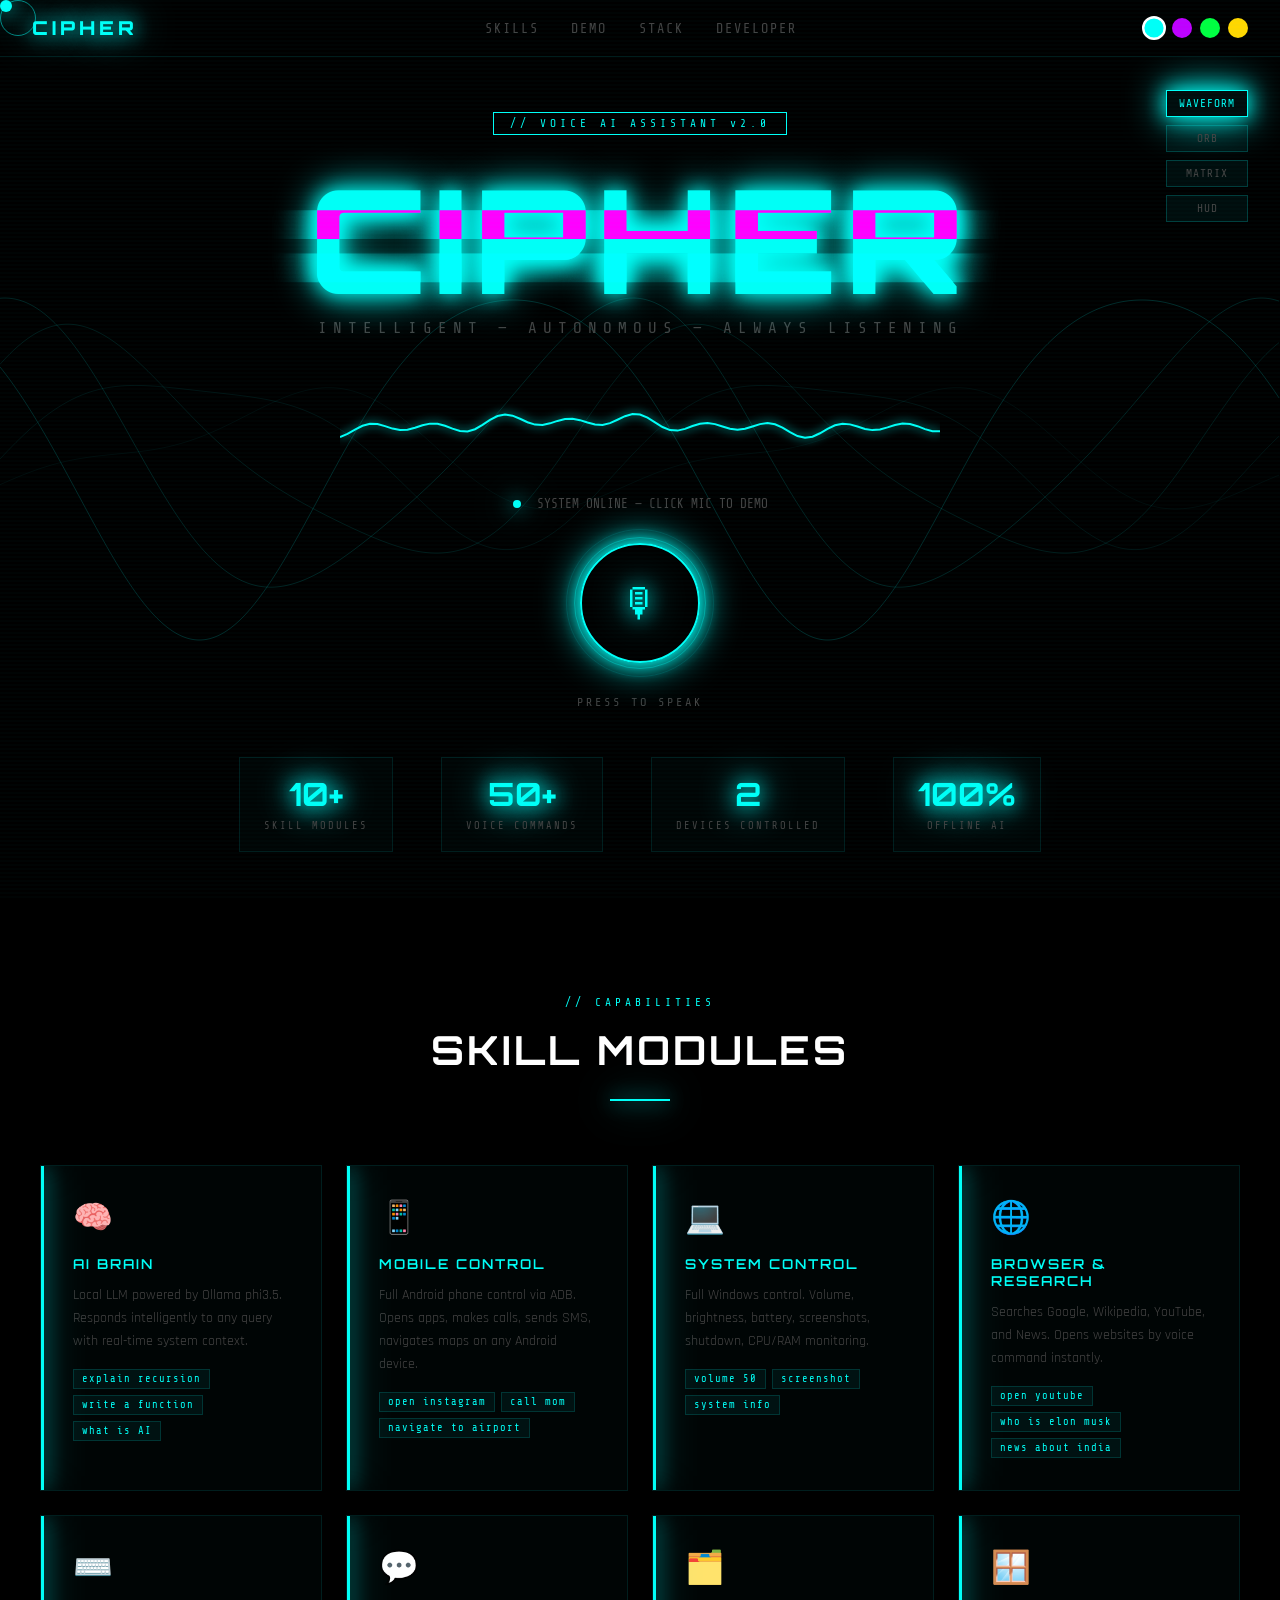
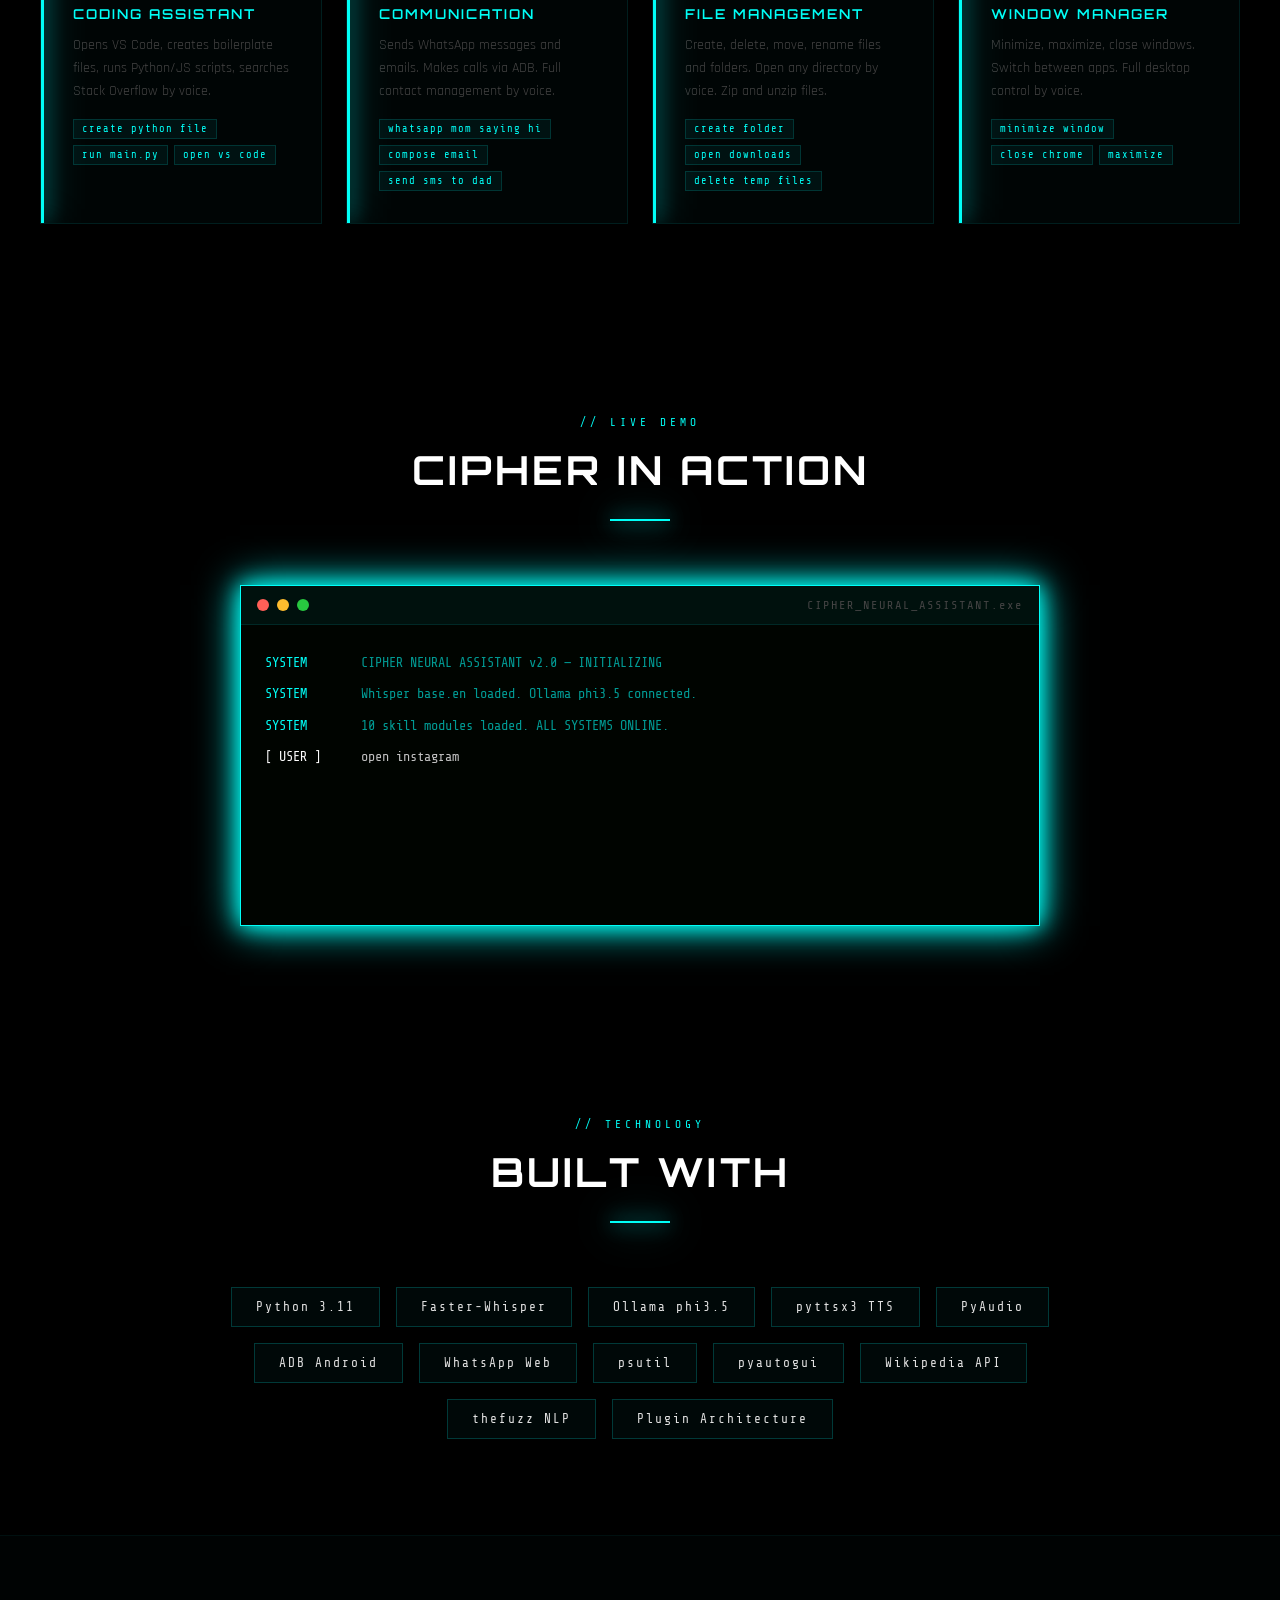
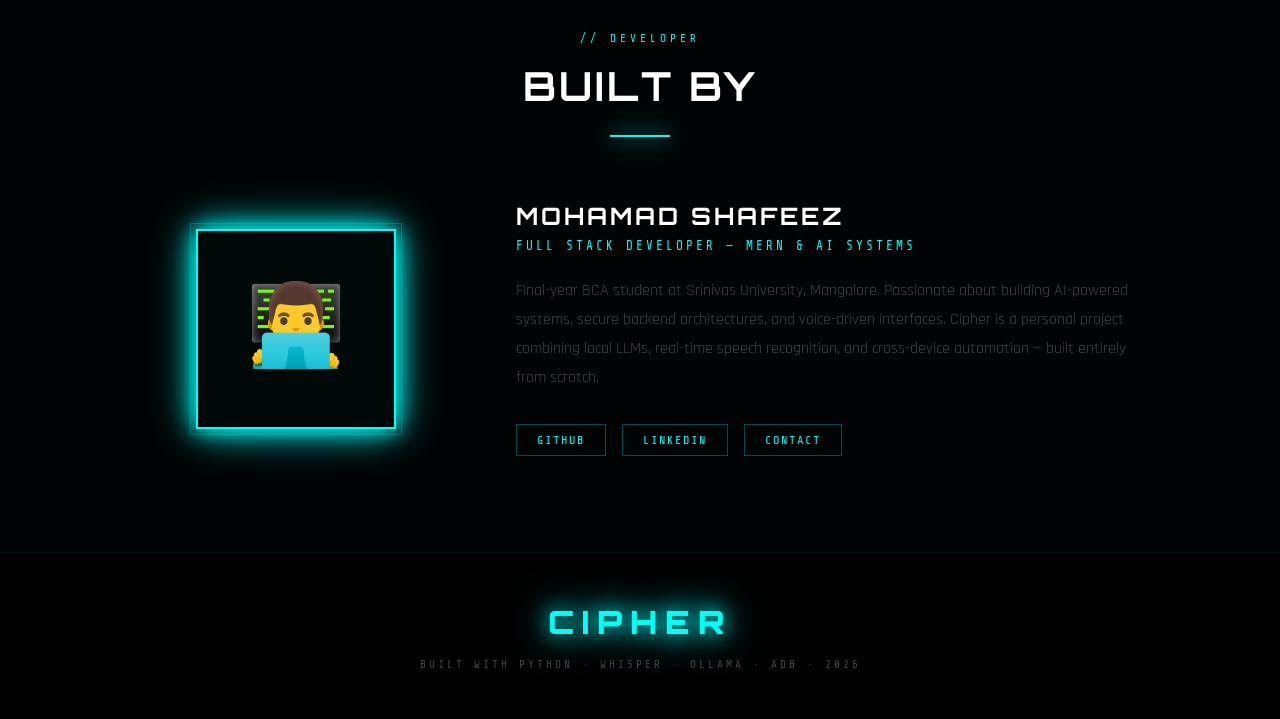
==== web/index.html @ 7316d95e "🚀 Initial commit — Cipher AI Voice Assistant" ====
<!DOCTYPE html>
<html lang="en">
<head>
<meta charset="UTF-8">
<meta name="viewport" content="width=device-width, initial-scale=1.0">
<title>CIPHER — AI Voice Assistant</title>
<link href="https://fonts.googleapis.com/css2?family=Share+Tech+Mono&family=Rajdhani:wght@300;400;500;600;700&family=Orbitron:wght@400;500;600;700;800;900&display=swap" rel="stylesheet">
<style>
:root{--bg:#000;--surface:#0a0a0a;--accent:#00fff7;--accent2:#ff00ff;--text:#e0e0e0;--muted:#444;--glow:0 0 20px var(--accent),0 0 40px var(--accent)}
[data-theme="purple"]{--accent:#bf00ff;--accent2:#00cfff;--glow:0 0 20px #bf00ff,0 0 40px #bf00ff}
[data-theme="green"]{--accent:#00ff41;--accent2:#ff6b00;--glow:0 0 20px #00ff41,0 0 40px #00ff41}
[data-theme="gold"]{--accent:#ffd700;--accent2:#ff4444;--glow:0 0 20px #ffd700,0 0 40px #ffd700}
[data-theme="cyan"]{--accent:#00fff7;--accent2:#ff00ff;--glow:0 0 20px #00fff7,0 0 40px #00fff7}
*,*::before,*::after{box-sizing:border-box;margin:0;padding:0}
html{scroll-behavior:smooth}
body{background:var(--bg);color:var(--text);font-family:'Rajdhani',sans-serif;overflow-x:hidden;cursor:none}
.cursor{width:12px;height:12px;background:var(--accent);border-radius:50%;position:fixed;pointer-events:none;z-index:9999;transition:transform .1s;box-shadow:var(--glow)}
.cursor-ring{width:36px;height:36px;border:1px solid var(--accent);border-radius:50%;position:fixed;pointer-events:none;z-index:9998;transition:all .15s ease;opacity:.5}
body::before{content:'';position:fixed;inset:0;background:repeating-linear-gradient(0deg,transparent,transparent 2px,rgba(0,255,247,.015) 2px,rgba(0,255,247,.015) 4px);pointer-events:none;z-index:1000;animation:scanlines 8s linear infinite}
@keyframes scanlines{from{background-position:0 0}to{background-position:0 100px}}
nav{position:fixed;top:0;left:0;right:0;z-index:100;padding:1rem 2rem;display:flex;justify-content:space-between;align-items:center;border-bottom:1px solid rgba(0,255,247,.1);backdrop-filter:blur(10px);background:rgba(0,0,0,.8)}
.nav-logo{font-family:'Orbitron',monospace;font-size:1.2rem;font-weight:900;color:var(--accent);text-shadow:var(--glow);letter-spacing:4px}
.nav-links{display:flex;gap:2rem;list-style:none}
.nav-links a{color:var(--muted);text-decoration:none;font-size:.85rem;letter-spacing:2px;text-transform:uppercase;transition:color .3s;font-family:'Share Tech Mono',monospace}
.nav-links a:hover{color:var(--accent);text-shadow:var(--glow)}
.theme-switcher{display:flex;gap:8px;align-items:center}
.theme-btn{width:20px;height:20px;border-radius:50%;border:2px solid transparent;cursor:pointer;transition:all .3s}
.theme-btn:hover,.theme-btn.active{border-color:white;transform:scale(1.2)}
.theme-btn[data-theme="cyan"]{background:#00fff7}
.theme-btn[data-theme="purple"]{background:#bf00ff}
.theme-btn[data-theme="green"]{background:#00ff41}
.theme-btn[data-theme="gold"]{background:#ffd700}
#hero{min-height:100vh;display:flex;flex-direction:column;align-items:center;justify-content:center;position:relative;overflow:hidden;padding:6rem 2rem 2rem}
.style-selector{position:absolute;top:90px;right:2rem;display:flex;flex-direction:column;gap:8px;z-index:10}
.style-btn{background:rgba(0,255,247,.05);border:1px solid rgba(0,255,247,.2);color:var(--muted);padding:6px 12px;font-family:'Share Tech Mono',monospace;font-size:.7rem;cursor:pointer;transition:all .3s;letter-spacing:1px}
.style-btn:hover,.style-btn.active{border-color:var(--accent);color:var(--accent);box-shadow:var(--glow)}
#visual-canvas{position:absolute;inset:0;z-index:0}
.hero-content{position:relative;z-index:2;text-align:center}
.hero-badge{display:inline-block;border:1px solid var(--accent);color:var(--accent);font-family:'Share Tech Mono',monospace;font-size:.7rem;padding:4px 16px;letter-spacing:4px;margin-bottom:2rem;animation:pulse-border 2s infinite}
@keyframes pulse-border{0%,100%{box-shadow:0 0 5px var(--accent)}50%{box-shadow:var(--glow)}}
.hero-title{font-family:'Orbitron',monospace;font-size:clamp(4rem,12vw,9rem);font-weight:900;color:var(--accent);text-shadow:var(--glow);letter-spacing:8px;line-height:1;animation:flicker 6s infinite;margin-bottom:.5rem;position:relative}
@keyframes flicker{0%,95%,100%{opacity:1}96%{opacity:.7}97%{opacity:1}98%{opacity:.4}99%{opacity:1}}
.glitch::before,.glitch::after{content:attr(data-text);position:absolute;top:0;left:0;width:100%;height:100%;font-family:inherit;font-size:inherit;font-weight:inherit;letter-spacing:inherit}
.glitch::before{color:var(--accent2);animation:glitch1 4s infinite;clip-path:polygon(0 30%,100% 30%,100% 50%,0 50%)}
.glitch::after{color:#0ff;animation:glitch2 4s infinite;clip-path:polygon(0 60%,100% 60%,100% 80%,0 80%)}
@keyframes glitch1{0%,90%,100%{transform:translate(0)}92%{transform:translate(-3px,1px)}94%{transform:translate(3px,-1px)}}
@keyframes glitch2{0%,90%,100%{transform:translate(0)}91%{transform:translate(3px,1px)}93%{transform:translate(-3px,-1px)}}
.hero-subtitle{font-family:'Share Tech Mono',monospace;font-size:clamp(.8rem,2vw,1rem);color:var(--muted);letter-spacing:6px;text-transform:uppercase;margin-bottom:3rem}
#waveform-container{width:min(600px,90vw);height:80px;margin:2rem auto;position:relative}
#waveform{width:100%;height:100%}
.status-bar{display:flex;align-items:center;gap:1rem;justify-content:center;margin:1rem 0 2rem;font-family:'Share Tech Mono',monospace;font-size:.8rem;color:var(--muted)}
.status-dot{width:8px;height:8px;border-radius:50%;background:var(--accent);animation:blink 1.5s infinite;box-shadow:var(--glow)}
@keyframes blink{0%,100%{opacity:1}50%{opacity:.2}}
.speak-btn{position:relative;width:120px;height:120px;border-radius:50%;border:2px solid var(--accent);background:transparent;cursor:pointer;display:flex;align-items:center;justify-content:center;margin:0 auto 2rem;transition:all .3s;box-shadow:var(--glow)}
.speak-btn::before{content:'';position:absolute;inset:-8px;border-radius:50%;border:1px solid rgba(0,255,247,.3);animation:orbit 3s linear infinite}
.speak-btn::after{content:'';position:absolute;inset:-16px;border-radius:50%;border:1px solid rgba(0,255,247,.1);animation:orbit 5s linear infinite reverse}
@keyframes orbit{from{transform:rotate(0deg)}to{transform:rotate(360deg)}}
.speak-btn:hover{transform:scale(1.05);box-shadow:0 0 40px var(--accent),0 0 80px var(--accent)}
.speak-btn.listening{animation:pulse-btn .5s infinite alternate}
@keyframes pulse-btn{from{transform:scale(1)}to{transform:scale(1.1)}}
.mic-icon{font-size:2.5rem;color:var(--accent);text-shadow:var(--glow)}
.speak-label{font-family:'Share Tech Mono',monospace;font-size:.75rem;color:var(--muted);letter-spacing:3px;text-transform:uppercase}
.hero-stats{display:flex;gap:3rem;justify-content:center;margin-top:3rem;flex-wrap:wrap}
.stat{text-align:center;border:1px solid rgba(0,255,247,.1);padding:1rem 1.5rem;background:rgba(0,255,247,.02)}
.stat-num{font-family:'Orbitron',monospace;font-size:2rem;font-weight:700;color:var(--accent);text-shadow:var(--glow);display:block}
.stat-label{font-family:'Share Tech Mono',monospace;font-size:.65rem;color:var(--muted);letter-spacing:2px;text-transform:uppercase}
section{padding:6rem 2rem;position:relative}
.section-header{text-align:center;margin-bottom:4rem}
.section-tag{font-family:'Share Tech Mono',monospace;font-size:.7rem;color:var(--accent);letter-spacing:4px;text-transform:uppercase;margin-bottom:1rem;display:block}
.section-title{font-family:'Orbitron',monospace;font-size:clamp(1.5rem,4vw,2.5rem);font-weight:700;color:white;letter-spacing:3px}
.section-line{width:60px;height:2px;background:var(--accent);box-shadow:var(--glow);margin:1.5rem auto 0}
.skills-grid{display:grid;grid-template-columns:repeat(auto-fit,minmax(280px,1fr));gap:1.5rem;max-width:1200px;margin:0 auto}
.skill-card{border:1px solid rgba(0,255,247,.1);background:rgba(0,255,247,.02);padding:2rem;position:relative;overflow:hidden;transition:all .3s;cursor:default}
.skill-card::before{content:'';position:absolute;top:0;left:0;width:3px;height:100%;background:var(--accent);box-shadow:var(--glow)}
.skill-card:hover{border-color:var(--accent);transform:translateY(-4px);box-shadow:0 8px 30px rgba(0,255,247,.1)}
.skill-icon{font-size:2rem;margin-bottom:1rem;display:block}
.skill-name{font-family:'Orbitron',monospace;font-size:.85rem;font-weight:600;color:var(--accent);letter-spacing:2px;text-transform:uppercase;margin-bottom:.75rem}
.skill-desc{font-size:.9rem;color:var(--muted);line-height:1.6;margin-bottom:1rem}
.skill-commands{display:flex;flex-wrap:wrap;gap:6px}
.cmd-tag{font-family:'Share Tech Mono',monospace;font-size:.65rem;background:rgba(0,255,247,.05);border:1px solid rgba(0,255,247,.15);color:var(--accent);padding:3px 8px;letter-spacing:1px}
#terminal{background:rgba(0,5,0,.9);border:1px solid var(--accent);box-shadow:var(--glow);max-width:800px;margin:0 auto;font-family:'Share Tech Mono',monospace;overflow:hidden}
.terminal-bar{background:rgba(0,255,247,.05);padding:.75rem 1rem;display:flex;align-items:center;gap:8px;border-bottom:1px solid rgba(0,255,247,.1)}
.terminal-dot{width:12px;height:12px;border-radius:50%}
.t-red{background:#ff5f57}.t-yellow{background:#febc2e}.t-green{background:#28c840}
.terminal-title{margin-left:auto;font-size:.75rem;color:var(--muted);letter-spacing:2px}
.terminal-body{padding:1.5rem;min-height:300px;font-size:.85rem;line-height:2}
.t-line{display:flex;gap:1rem;align-items:flex-start;margin-bottom:4px}
.t-prefix{color:var(--accent);min-width:80px}
.t-text{color:#c0c0c0}
.t-text.response{color:var(--accent2)}
.t-text.system{color:var(--accent);opacity:.6}
.tech-grid{display:flex;flex-wrap:wrap;gap:1rem;justify-content:center;max-width:900px;margin:0 auto}
.tech-badge{border:1px solid rgba(0,255,247,.2);background:rgba(0,255,247,.03);padding:.75rem 1.5rem;font-family:'Share Tech Mono',monospace;font-size:.8rem;color:var(--text);letter-spacing:2px;transition:all .3s;position:relative;overflow:hidden}
.tech-badge::before{content:'';position:absolute;top:0;left:-100%;width:100%;height:100%;background:linear-gradient(90deg,transparent,rgba(0,255,247,.1),transparent);transition:left .5s}
.tech-badge:hover{border-color:var(--accent);color:var(--accent)}
.tech-badge:hover::before{left:100%}
#about{background:rgba(0,255,247,.01);border-top:1px solid rgba(0,255,247,.05);border-bottom:1px solid rgba(0,255,247,.05)}
.about-grid{display:grid;grid-template-columns:1fr 2fr;gap:4rem;max-width:1000px;margin:0 auto;align-items:center}
@media(max-width:768px){.about-grid{grid-template-columns:1fr}.nav-links{display:none}}
.about-avatar{width:200px;height:200px;border:2px solid var(--accent);box-shadow:var(--glow);display:flex;align-items:center;justify-content:center;font-size:5rem;margin:0 auto;position:relative;background:rgba(0,255,247,.02)}
.about-avatar::before{content:'';position:absolute;inset:-8px;border:1px solid rgba(0,255,247,.2);animation:spin 8s linear infinite}
@keyframes spin{from{transform:rotate(0deg)}to{transform:rotate(360deg)}}
.about-name{font-family:'Orbitron',monospace;font-size:1.5rem;font-weight:700;color:white;letter-spacing:3px;margin-bottom:.5rem}
.about-role{font-family:'Share Tech Mono',monospace;font-size:.8rem;color:var(--accent);letter-spacing:3px;text-transform:uppercase;margin-bottom:1.5rem}
.about-bio{color:var(--muted);line-height:1.8;margin-bottom:2rem;font-size:1rem}
.about-links{display:flex;gap:1rem;flex-wrap:wrap}
.about-link{border:1px solid rgba(0,255,247,.3);color:var(--accent);text-decoration:none;padding:8px 20px;font-family:'Share Tech Mono',monospace;font-size:.75rem;letter-spacing:2px;transition:all .3s;text-transform:uppercase}
.about-link:hover{background:var(--accent);color:black;box-shadow:var(--glow)}
footer{padding:3rem 2rem;text-align:center;border-top:1px solid rgba(0,255,247,.05)}
.footer-logo{font-family:'Orbitron',monospace;font-size:2rem;font-weight:900;color:var(--accent);text-shadow:var(--glow);letter-spacing:8px;margin-bottom:1rem}
.footer-text{font-family:'Share Tech Mono',monospace;font-size:.7rem;color:var(--muted);letter-spacing:3px}
.reveal{opacity:0;transform:translateY(30px);transition:all .8s ease}
.reveal.visible{opacity:1;transform:translateY(0)}
</style>
</head>
<body data-theme="cyan">
<div class="cursor" id="cursor"></div>
<div class="cursor-ring" id="cursor-ring"></div>
<nav>
  <div class="nav-logo">CIPHER</div>
  <ul class="nav-links">
    <li><a href="#skills">Skills</a></li>
    <li><a href="#demo">Demo</a></li>
    <li><a href="#tech">Stack</a></li>
    <li><a href="#about">Developer</a></li>
  </ul>
  <div class="theme-switcher">
    <button class="theme-btn active" data-theme="cyan" title="Cyan"></button>
    <button class="theme-btn" data-theme="purple" title="Purple"></button>
    <button class="theme-btn" data-theme="green" title="Matrix"></button>
    <button class="theme-btn" data-theme="gold" title="Gold"></button>
  </div>
</nav>
<section id="hero">
  <canvas id="visual-canvas"></canvas>
  <div class="style-selector">
    <button class="style-btn active" data-style="waveform">WAVEFORM</button>
    <button class="style-btn" data-style="orb">ORB</button>
    <button class="style-btn" data-style="matrix">MATRIX</button>
    <button class="style-btn" data-style="hud">HUD</button>
  </div>
  <div class="hero-content">
    <div class="hero-badge">// VOICE AI ASSISTANT v2.0</div>
    <h1 class="hero-title glitch" data-text="CIPHER">CIPHER</h1>
    <p class="hero-subtitle">INTELLIGENT — AUTONOMOUS — ALWAYS LISTENING</p>
    <div id="waveform-container"><canvas id="waveform"></canvas></div>
    <div class="status-bar">
      <div class="status-dot"></div>
      <span id="status-text">SYSTEM ONLINE — CLICK MIC TO DEMO</span>
    </div>
    <button class="speak-btn" id="speak-btn" onclick="toggleListen()">
      <span class="mic-icon">🎙</span>
    </button>
    <p class="speak-label" id="speak-label">PRESS TO SPEAK</p>
    <div class="hero-stats">
      <div class="stat"><span class="stat-num">10+</span><span class="stat-label">Skill Modules</span></div>
      <div class="stat"><span class="stat-num">50+</span><span class="stat-label">Voice Commands</span></div>
      <div class="stat"><span class="stat-num">2</span><span class="stat-label">Devices Controlled</span></div>
      <div class="stat"><span class="stat-num">100%</span><span class="stat-label">Offline AI</span></div>
    </div>
  </div>
</section>
<section id="skills">
  <div class="section-header reveal">
    <span class="section-tag">// CAPABILITIES</span>
    <h2 class="section-title">SKILL MODULES</h2>
    <div class="section-line"></div>
  </div>
  <div class="skills-grid">
    <div class="skill-card reveal"><span class="skill-icon">🧠</span><div class="skill-name">AI Brain</div><div class="skill-desc">Local LLM powered by Ollama phi3.5. Responds intelligently to any query with real-time system context.</div><div class="skill-commands"><span class="cmd-tag">explain recursion</span><span class="cmd-tag">write a function</span><span class="cmd-tag">what is AI</span></div></div>
    <div class="skill-card reveal"><span class="skill-icon">📱</span><div class="skill-name">Mobile Control</div><div class="skill-desc">Full Android phone control via ADB. Opens apps, makes calls, sends SMS, navigates maps on any Android device.</div><div class="skill-commands"><span class="cmd-tag">open instagram</span><span class="cmd-tag">call mom</span><span class="cmd-tag">navigate to airport</span></div></div>
    <div class="skill-card reveal"><span class="skill-icon">💻</span><div class="skill-name">System Control</div><div class="skill-desc">Full Windows control. Volume, brightness, battery, screenshots, shutdown, CPU/RAM monitoring.</div><div class="skill-commands"><span class="cmd-tag">volume 50</span><span class="cmd-tag">screenshot</span><span class="cmd-tag">system info</span></div></div>
    <div class="skill-card reveal"><span class="skill-icon">🌐</span><div class="skill-name">Browser & Research</div><div class="skill-desc">Searches Google, Wikipedia, YouTube, and News. Opens websites by voice command instantly.</div><div class="skill-commands"><span class="cmd-tag">open youtube</span><span class="cmd-tag">who is elon musk</span><span class="cmd-tag">news about india</span></div></div>
    <div class="skill-card reveal"><span class="skill-icon">⌨️</span><div class="skill-name">Coding Assistant</div><div class="skill-desc">Opens VS Code, creates boilerplate files, runs Python/JS scripts, searches Stack Overflow by voice.</div><div class="skill-commands"><span class="cmd-tag">create python file</span><span class="cmd-tag">run main.py</span><span class="cmd-tag">open vs code</span></div></div>
    <div class="skill-card reveal"><span class="skill-icon">💬</span><div class="skill-name">Communication</div><div class="skill-desc">Sends WhatsApp messages and emails. Makes calls via ADB. Full contact management by voice.</div><div class="skill-commands"><span class="cmd-tag">whatsapp mom saying hi</span><span class="cmd-tag">compose email</span><span class="cmd-tag">send sms to dad</span></div></div>
    <div class="skill-card reveal"><span class="skill-icon">🗂️</span><div class="skill-name">File Management</div><div class="skill-desc">Create, delete, move, rename files and folders. Open any directory by voice. Zip and unzip files.</div><div class="skill-commands"><span class="cmd-tag">create folder</span><span class="cmd-tag">open downloads</span><span class="cmd-tag">delete temp files</span></div></div>
    <div class="skill-card reveal"><span class="skill-icon">🪟</span><div class="skill-name">Window Manager</div><div class="skill-desc">Minimize, maximize, close windows. Switch between apps. Full desktop control by voice.</div><div class="skill-commands"><span class="cmd-tag">minimize window</span><span class="cmd-tag">close chrome</span><span class="cmd-tag">maximize</span></div></div>
  </div>
</section>
<section id="demo">
  <div class="section-header reveal">
    <span class="section-tag">// LIVE DEMO</span>
    <h2 class="section-title">CIPHER IN ACTION</h2>
    <div class="section-line"></div>
  </div>
  <div id="terminal" class="reveal">
    <div class="terminal-bar">
      <div class="terminal-dot t-red"></div>
      <div class="terminal-dot t-yellow"></div>
      <div class="terminal-dot t-green"></div>
      <span class="terminal-title">CIPHER_NEURAL_ASSISTANT.exe</span>
    </div>
    <div class="terminal-body" id="terminal-body"></div>
  </div>
</section>
<section id="tech">
  <div class="section-header reveal">
    <span class="section-tag">// TECHNOLOGY</span>
    <h2 class="section-title">BUILT WITH</h2>
    <div class="section-line"></div>
  </div>
  <div class="tech-grid reveal">
    <div class="tech-badge">Python 3.11</div><div class="tech-badge">Faster-Whisper</div>
    <div class="tech-badge">Ollama phi3.5</div><div class="tech-badge">pyttsx3 TTS</div>
    <div class="tech-badge">PyAudio</div><div class="tech-badge">ADB Android</div>
    <div class="tech-badge">WhatsApp Web</div><div class="tech-badge">psutil</div>
    <div class="tech-badge">pyautogui</div><div class="tech-badge">Wikipedia API</div>
    <div class="tech-badge">thefuzz NLP</div><div class="tech-badge">Plugin Architecture</div>
  </div>
</section>
<section id="about">
  <div class="section-header reveal">
    <span class="section-tag">// DEVELOPER</span>
    <h2 class="section-title">BUILT BY</h2>
    <div class="section-line"></div>
  </div>
  <div class="about-grid">
    <div class="reveal"><div class="about-avatar">👨‍💻</div></div>
    <div class="reveal">
      <div class="about-name">MOHAMAD SHAFEEZ</div>
      <div class="about-role">Full Stack Developer — MERN & AI Systems</div>
      <p class="about-bio">Final-year BCA student at Srinivas University, Mangalore. Passionate about building AI-powered systems, secure backend architectures, and voice-driven interfaces. Cipher is a personal project combining local LLMs, real-time speech recognition, and cross-device automation — built entirely from scratch.</p>
      <div class="about-links">
        <a href="https://github.com/mohamad-shafeez" target="_blank" class="about-link">GitHub</a>
        <a href="https://linkedin.com/in/mohamad-shafeez" target="_blank" class="about-link">LinkedIn</a>
        <a href="mailto:shafeezchappi18@gmail.com" class="about-link">Contact</a>
      </div>
    </div>
  </div>
</section>
<footer>
  <div class="footer-logo">CIPHER</div>
  <p class="footer-text">BUILT WITH PYTHON · WHISPER · OLLAMA · ADB · 2026</p>
</footer>
<script>
const cursor=document.getElementById('cursor'),cursorRing=document.getElementById('cursor-ring');
document.addEventListener('mousemove',e=>{cursor.style.left=e.clientX-6+'px';cursor.style.top=e.clientY-6+'px';cursorRing.style.left=e.clientX-18+'px';cursorRing.style.top=e.clientY-18+'px'});
document.querySelectorAll('.theme-btn').forEach(btn=>{btn.addEventListener('click',()=>{document.body.setAttribute('data-theme',btn.dataset.theme);document.querySelectorAll('.theme-btn').forEach(b=>b.classList.remove('active'));btn.classList.add('active')})});
const observer=new IntersectionObserver(entries=>{entries.forEach(e=>{if(e.isIntersecting)e.target.classList.add('visible')})},{threshold:.1});
document.querySelectorAll('.reveal').forEach(el=>observer.observe(el));
const waveCanvas=document.getElementById('waveform'),wCtx=waveCanvas.getContext('2d');
let wavePhase=0,isListening=false;
function drawWaveform(){
  waveCanvas.width=waveCanvas.offsetWidth;waveCanvas.height=waveCanvas.offsetHeight;
  const w=waveCanvas.width,h=waveCanvas.height;
  wCtx.clearRect(0,0,w,h);
  const accent=getComputedStyle(document.body).getPropertyValue('--accent').trim();
  wCtx.strokeStyle=accent;wCtx.lineWidth=2;wCtx.shadowColor=accent;wCtx.shadowBlur=10;
  wCtx.beginPath();
  for(let i=0;i<=80;i++){
    const x=(i/80)*w;
    const amp=isListening?(Math.random()*.8+.2):(Math.sin(i*.3+wavePhase)*.3+.1);
    const y=h/2+Math.sin(i*.4+wavePhase)*(h*.4)*amp;
    i===0?wCtx.moveTo(x,y):wCtx.lineTo(x,y);
  }
  wCtx.stroke();wavePhase+=isListening?.15:.03;
  requestAnimationFrame(drawWaveform);
}
drawWaveform();
const canvas=document.getElementById('visual-canvas'),ctx=canvas.getContext('2d');
let currentStyle='waveform';
const particles=Array.from({length:100},()=>({x:Math.random()*window.innerWidth,y:Math.random()*window.innerHeight,vx:(Math.random()-.5)*.5,vy:(Math.random()-.5)*.5,size:Math.random()*2+.5,opacity:Math.random()}));
const matrixCols=Math.floor(window.innerWidth/16);
const matrixChars=Array.from({length:matrixCols},(_,i)=>({x:i*16,y:Math.random()*window.innerHeight,speed:Math.random()*3+1}));
function resizeCanvas(){canvas.width=window.innerWidth;canvas.height=window.innerHeight}
resizeCanvas();window.addEventListener('resize',resizeCanvas);
function getAccent(){return getComputedStyle(document.body).getPropertyValue('--accent').trim()||'#00fff7'}
function drawBg(){
  const accent=getAccent();ctx.clearRect(0,0,canvas.width,canvas.height);
  if(currentStyle==='waveform'){
    for(let w=0;w<5;w++){ctx.beginPath();ctx.strokeStyle=accent;ctx.globalAlpha=.05+w*.03;ctx.lineWidth=1;for(let x=0;x<canvas.width;x++){const y=canvas.height/2+Math.sin(x*.01+wavePhase+w)*(50+w*30)+Math.sin(x*.02-wavePhase*1.3)*20;x===0?ctx.moveTo(x,y):ctx.lineTo(x,y)}ctx.stroke()}ctx.globalAlpha=1;
  }else if(currentStyle==='orb'){
    const cx=canvas.width/2,cy=canvas.height/2,grad=ctx.createRadialGradient(cx,cy,0,cx,cy,300);
    grad.addColorStop(0,accent+'30');grad.addColorStop(.5,accent+'10');grad.addColorStop(1,'transparent');
    ctx.fillStyle=grad;ctx.beginPath();ctx.arc(cx,cy,300,0,Math.PI*2);ctx.fill();
    particles.forEach(p=>{p.x+=p.vx;p.y+=p.vy;if(p.x<0||p.x>canvas.width)p.vx*=-1;if(p.y<0||p.y>canvas.height)p.vy*=-1;ctx.beginPath();ctx.arc(p.x,p.y,p.size,0,Math.PI*2);ctx.fillStyle=accent;ctx.globalAlpha=p.opacity*.5;ctx.fill()});ctx.globalAlpha=1;
  }else if(currentStyle==='matrix'){
    ctx.fillStyle='rgba(0,0,0,0.05)';ctx.fillRect(0,0,canvas.width,canvas.height);
    ctx.fillStyle=accent;ctx.font='14px Share Tech Mono';ctx.globalAlpha=.3;
    matrixChars.forEach(col=>{ctx.fillText(String.fromCharCode(0x30A0+Math.random()*96),col.x,col.y);col.y+=col.speed;if(col.y>canvas.height)col.y=-20});ctx.globalAlpha=1;
  }else if(currentStyle==='hud'){
    ctx.strokeStyle=accent;ctx.globalAlpha=.05;ctx.lineWidth=1;
    for(let x=0;x<canvas.width;x+=60){ctx.beginPath();ctx.moveTo(x,0);ctx.lineTo(x,canvas.height);ctx.stroke()}
    for(let y=0;y<canvas.height;y+=60){ctx.beginPath();ctx.moveTo(0,y);ctx.lineTo(canvas.width,y);ctx.stroke()}
    ctx.globalAlpha=.2;ctx.lineWidth=2;
    [[50,50],[canvas.width-50,50],[50,canvas.height-50],[canvas.width-50,canvas.height-50]].forEach(([x,y])=>{ctx.beginPath();ctx.moveTo(x-20,y);ctx.lineTo(x,y);ctx.lineTo(x,y-20);ctx.moveTo(x+20,y);ctx.lineTo(x,y);ctx.lineTo(x,y+20);ctx.stroke()});ctx.globalAlpha=1;
  }
  requestAnimationFrame(drawBg);
}
drawBg();
document.querySelectorAll('.style-btn').forEach(btn=>{btn.addEventListener('click',()=>{currentStyle=btn.dataset.style;document.querySelectorAll('.style-btn').forEach(b=>b.classList.remove('active'));btn.classList.add('active');if(currentStyle==='matrix'){ctx.fillStyle='#000';ctx.fillRect(0,0,canvas.width,canvas.height)}})});
function toggleListen(){
  const btn=document.getElementById('speak-btn'),label=document.getElementById('speak-label'),status=document.getElementById('status-text');
  isListening=!isListening;
  if(isListening){btn.classList.add('listening');label.textContent='CIPHER LISTENING...';status.textContent='>> VOICE DETECTED — PROCESSING COMMAND';setTimeout(()=>{isListening=false;btn.classList.remove('listening');label.textContent='PRESS TO SPEAK';status.textContent='SYSTEM ONLINE — CLICK MIC TO DEMO'},3000)}
  else{btn.classList.remove('listening');label.textContent='PRESS TO SPEAK';status.textContent='SYSTEM ONLINE — CLICK MIC TO DEMO'}
}
const termLines=[
  {prefix:'SYSTEM',text:'CIPHER NEURAL ASSISTANT v2.0 — INITIALIZING',type:'system'},
  {prefix:'SYSTEM',text:'Whisper base.en loaded. Ollama phi3.5 connected.',type:'system'},
  {prefix:'SYSTEM',text:'10 skill modules loaded. ALL SYSTEMS ONLINE.',type:'system'},
  {prefix:'[ USER ]',text:'open instagram',type:'user'},
  {prefix:'CIPHER',text:'Opening instagram on your phone.',type:'response'},
  {prefix:'[ USER ]',text:'battery',type:'user'},
  {prefix:'CIPHER',text:'Battery is at 81% and charging.',type:'response'},
  {prefix:'[ USER ]',text:'what is machine learning',type:'user'},
  {prefix:'CIPHER',text:'Machine learning enables AI to learn patterns from data without explicit programming.',type:'response'},
  {prefix:'[ USER ]',text:'system info',type:'user'},
  {prefix:'CIPHER',text:'CPU 48% · RAM 80% used · Disk 5% used.',type:'response'},
  {prefix:'[ USER ]',text:'open youtube',type:'user'},
  {prefix:'CIPHER',text:'Opening YouTube in browser.',type:'response'},
  {prefix:'[ USER ]',text:'navigate to bangalore airport',type:'user'},
  {prefix:'CIPHER',text:'Navigating to bangalore airport on your phone.',type:'response'},
];
const termBody=document.getElementById('terminal-body');
let lineIndex=0;
function addLine(){
  if(lineIndex>=termLines.length){lineIndex=3;termBody.innerHTML=''}
  const line=termLines[lineIndex++];
  const div=document.createElement('div');div.className='t-line';
  const c=line.type==='response'?'var(--accent2)':line.type==='system'?'var(--accent)':'#fff';
  div.innerHTML=`<span class="t-prefix" style="color:${c}">${line.prefix}</span><span class="t-text ${line.type}">${line.text}</span>`;
  termBody.appendChild(div);termBody.scrollTop=termBody.scrollHeight;
  setTimeout(addLine,line.type==='system'?400:1200);
}
setTimeout(addLine,1000);
</script>
</body>
</html>
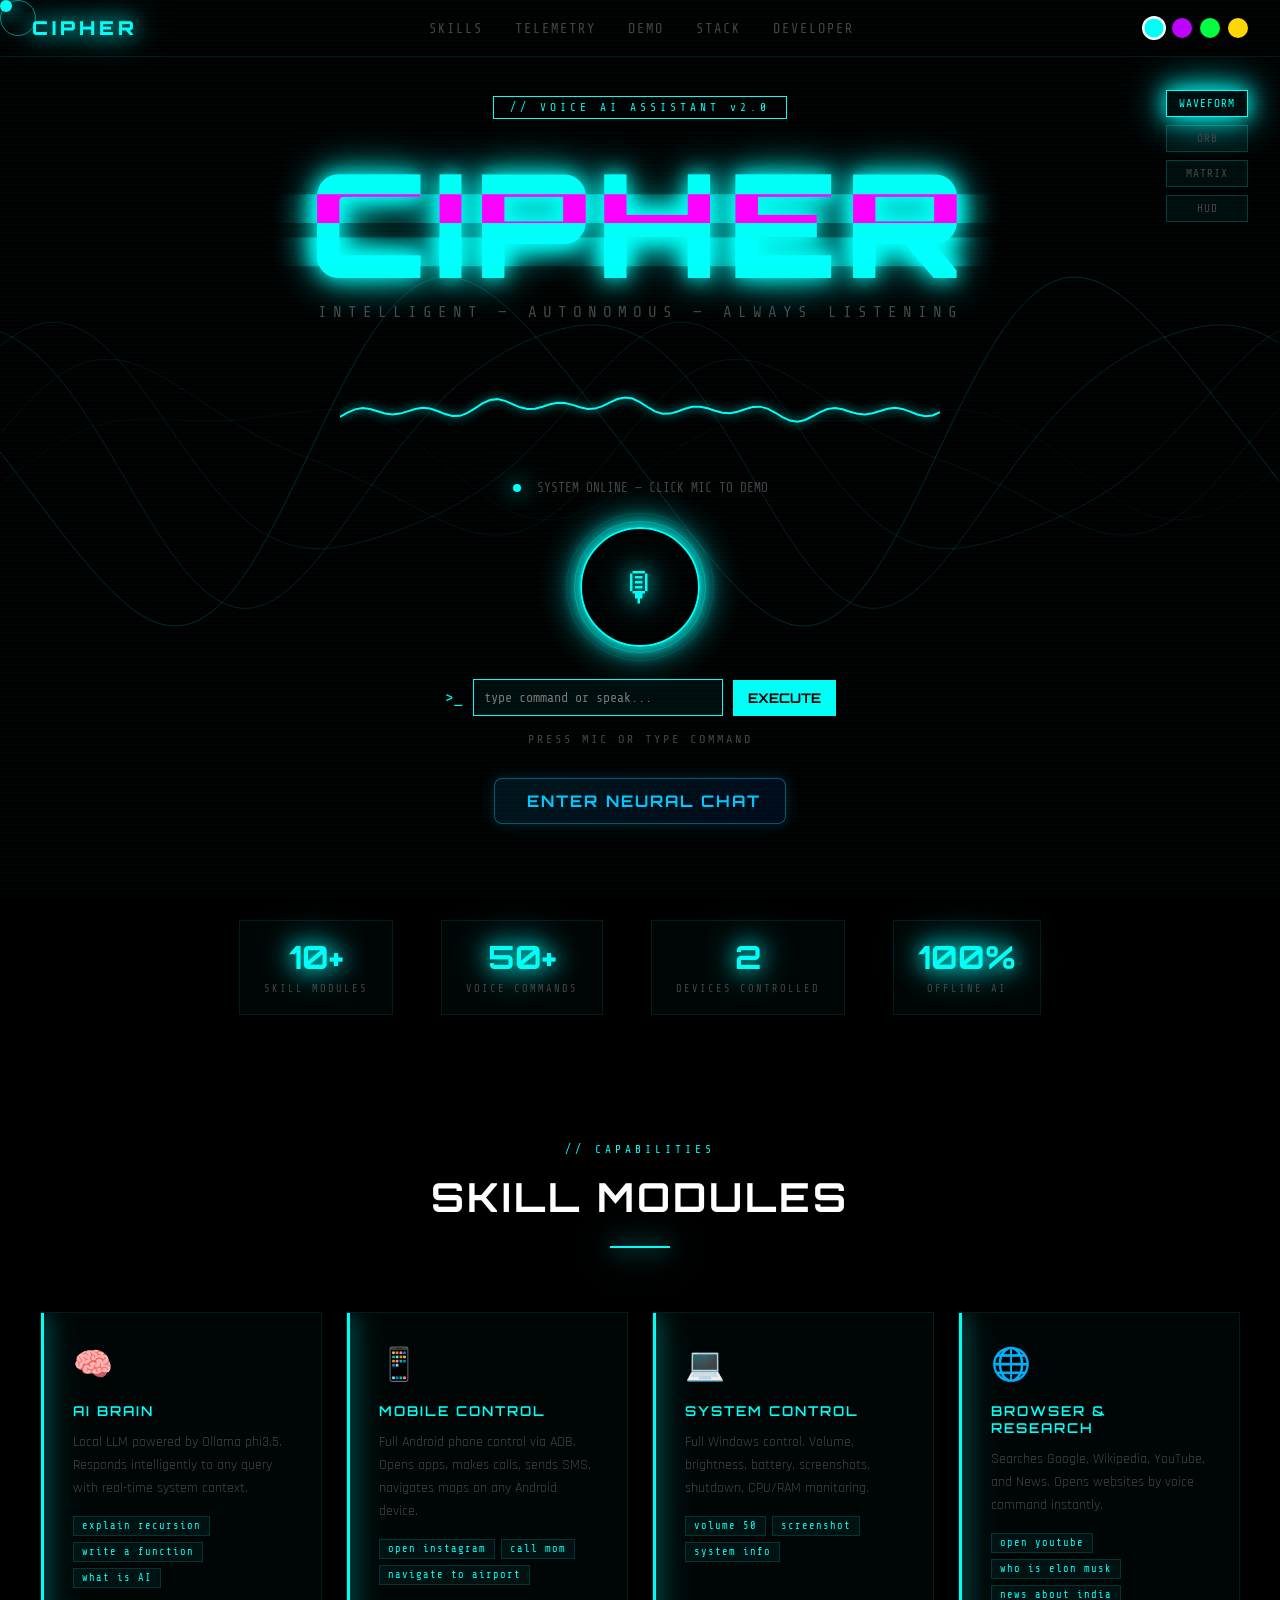
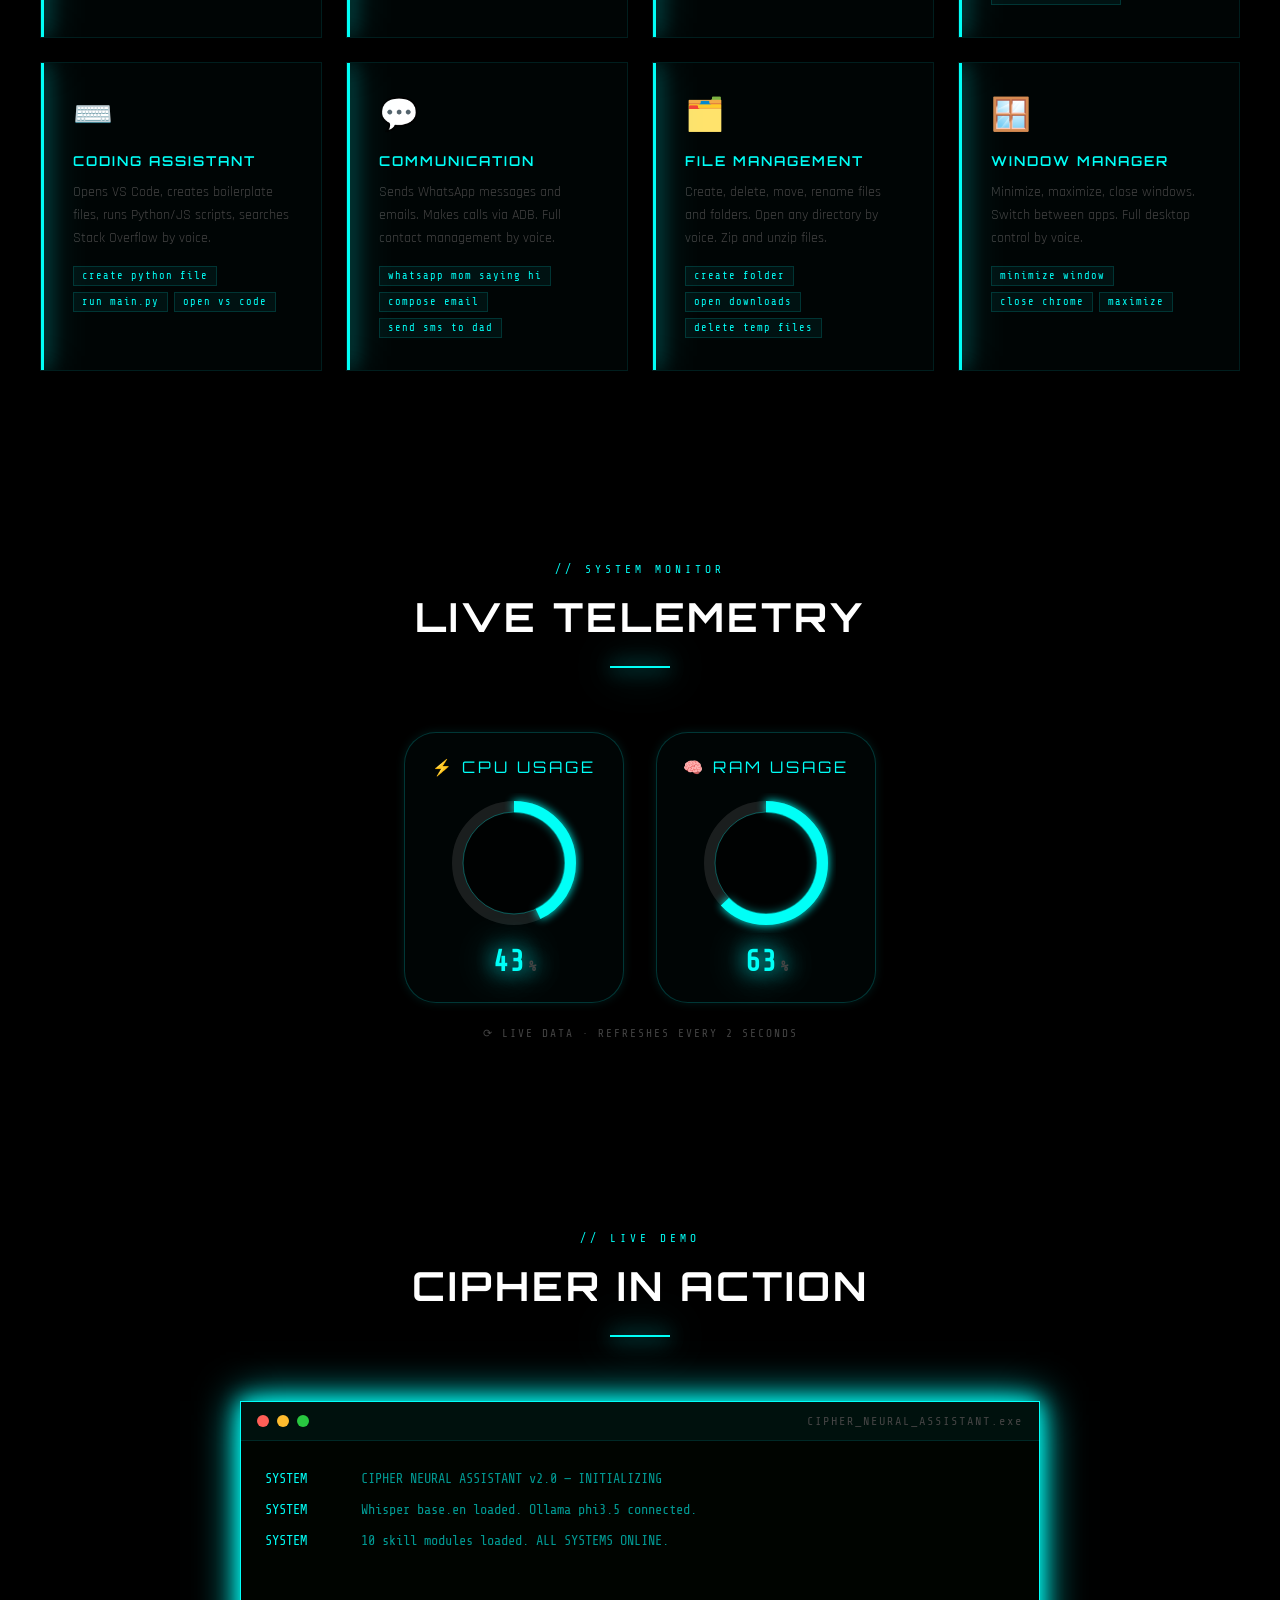
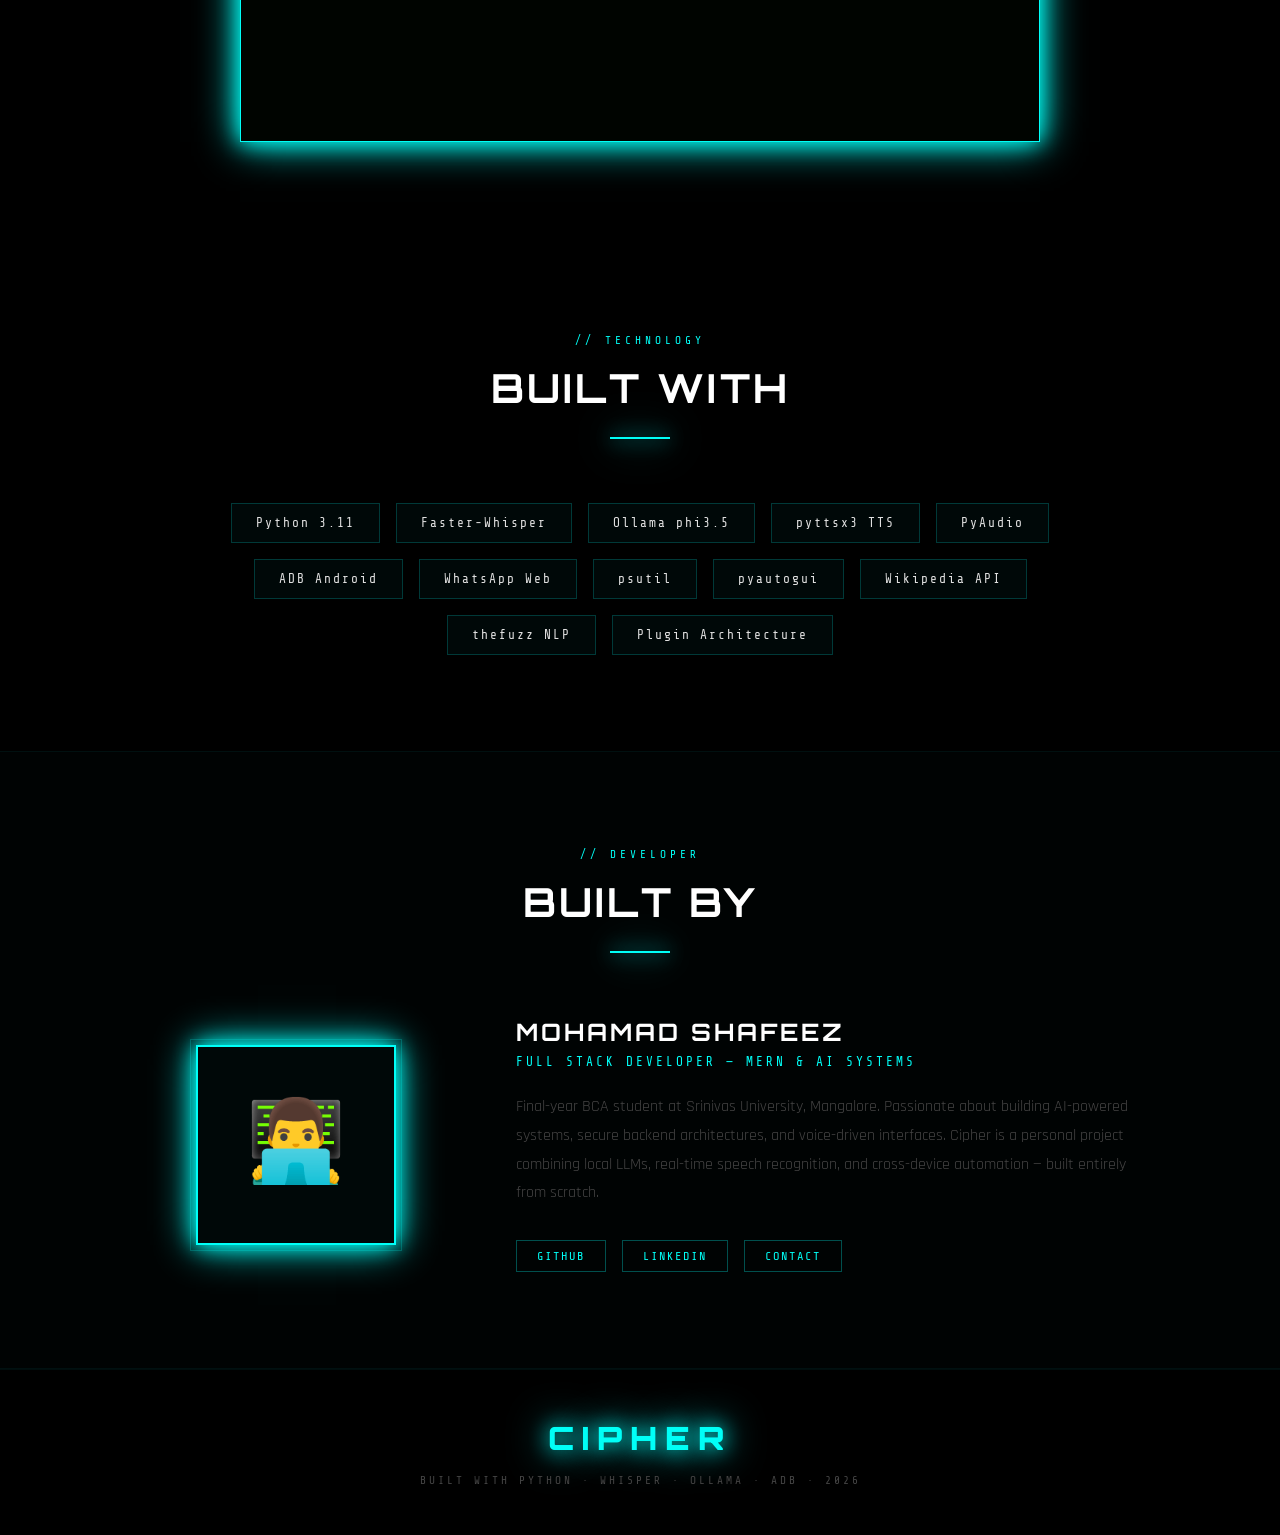
==== commit 6616d393: "feat: Phase 4 complete. Added Dual-Engine Research, Edge-TTS Neural Voice, ADB WhatsApp automation, " ====
--- a/web/index.html
+++ b/web/index.html
@@ -4,6 +4,7 @@
 <meta charset="UTF-8">
 <meta name="viewport" content="width=device-width, initial-scale=1.0">
 <title>CIPHER — AI Voice Assistant</title>
+<link rel="icon" href="data:,">
 <link href="https://fonts.googleapis.com/css2?family=Share+Tech+Mono&family=Rajdhani:wght@300;400;500;600;700&family=Orbitron:wght@400;500;600;700;800;900&display=swap" rel="stylesheet">
 <style>
 :root{--bg:#000;--surface:#0a0a0a;--accent:#00fff7;--accent2:#ff00ff;--text:#e0e0e0;--muted:#444;--glow:0 0 20px var(--accent),0 0 40px var(--accent)}
@@ -78,6 +79,73 @@
 .skill-desc{font-size:.9rem;color:var(--muted);line-height:1.6;margin-bottom:1rem}
 .skill-commands{display:flex;flex-wrap:wrap;gap:6px}
 .cmd-tag{font-family:'Share Tech Mono',monospace;font-size:.65rem;background:rgba(0,255,247,.05);border:1px solid rgba(0,255,247,.15);color:var(--accent);padding:3px 8px;letter-spacing:1px}
+
+/* ---------- NEW: SYSTEM DASHBOARD (LIVE TELEMETRY) ---------- */
+.dashboard-grid {
+  display: flex;
+  flex-wrap: wrap;
+  justify-content: center;
+  gap: 2rem;
+  max-width: 1000px;
+  margin: 0 auto;
+}
+.gauge-card {
+  background: rgba(0, 255, 247, 0.02);
+  border: 1px solid rgba(0, 255, 247, 0.2);
+  backdrop-filter: blur(4px);
+  padding: 1.5rem;
+  border-radius: 32px;
+  text-align: center;
+  min-width: 220px;
+  transition: all 0.3s;
+  box-shadow: 0 0 10px rgba(0,255,247,0.1);
+}
+.gauge-card:hover {
+  border-color: var(--accent);
+  box-shadow: var(--glow);
+  transform: translateY(-4px);
+}
+.gauge-title {
+  font-family: 'Orbitron', monospace;
+  font-size: 1rem;
+  letter-spacing: 3px;
+  color: var(--accent);
+  text-transform: uppercase;
+  margin-bottom: 1rem;
+}
+.gauge-canvas {
+  display: block;
+  margin: 0 auto;
+  width: 140px;
+  height: 140px;
+}
+.gauge-value {
+  font-family: 'Share Tech Mono', monospace;
+  font-size: 1.8rem;
+  font-weight: bold;
+  color: var(--accent);
+  text-shadow: var(--glow);
+  margin-top: 0.8rem;
+}
+.gauge-unit {
+  font-size: 0.8rem;
+  color: var(--muted);
+  margin-left: 4px;
+}
+.telemetry-note {
+  text-align: center;
+  font-family: 'Share Tech Mono';
+  font-size: 0.7rem;
+  color: var(--muted);
+  margin-top: 1.5rem;
+  letter-spacing: 2px;
+}
+@media (max-width: 640px) {
+  .gauge-canvas { width: 100px; height: 100px; }
+  .gauge-value { font-size: 1.2rem; }
+}
+/* ---------------------------------------------- */
+
 #terminal{background:rgba(0,5,0,.9);border:1px solid var(--accent);box-shadow:var(--glow);max-width:800px;margin:0 auto;font-family:'Share Tech Mono',monospace;overflow:hidden}
 .terminal-bar{background:rgba(0,255,247,.05);padding:.75rem 1rem;display:flex;align-items:center;gap:8px;border-bottom:1px solid rgba(0,255,247,.1)}
 .terminal-dot{width:12px;height:12px;border-radius:50%}
@@ -120,6 +188,7 @@
   <div class="nav-logo">CIPHER</div>
   <ul class="nav-links">
     <li><a href="#skills">Skills</a></li>
+    <li><a href="#telemetry">Telemetry</a></li>
     <li><a href="#demo">Demo</a></li>
     <li><a href="#tech">Stack</a></li>
     <li><a href="#about">Developer</a></li>
@@ -131,6 +200,7 @@
     <button class="theme-btn" data-theme="gold" title="Gold"></button>
   </div>
 </nav>
+
 <section id="hero">
   <canvas id="visual-canvas"></canvas>
   <div class="style-selector">
@@ -144,6 +214,13 @@
     <h1 class="hero-title glitch" data-text="CIPHER">CIPHER</h1>
     <p class="hero-subtitle">INTELLIGENT — AUTONOMOUS — ALWAYS LISTENING</p>
     <div id="waveform-container"><canvas id="waveform"></canvas></div>
+    <div id="code-window" style="display:none; width:min(700px, 95vw); margin: 2rem auto; background:rgba(0,10,0,0.9); border:1px solid var(--accent); box-shadow: var(--glow); position:relative; text-align:left;">
+    <div style="background:rgba(0,255,247,0.1); padding:8px 15px; display:flex; justify-content:space-between; align-items:center; border-bottom:1px solid rgba(0,255,247,0.2);">
+        <span style="font-family:'Share Tech Mono'; font-size:12px; color:var(--accent);">SOURCE_CODE_EXTRACTOR // ACTIVE</span>
+        <button onclick="copyGeneratedCode()" style="background:var(--accent); color:#000; border:none; padding:2px 10px; font-family:'Orbitron'; font-size:10px; font-weight:bold; cursor:pointer;">COPY</button>
+    </div>
+    <pre id="code-typing-text" style="padding:20px; color:#0f0; font-family:'Share Tech Mono', monospace; font-size:14px; white-space:pre-wrap; margin:0; max-height:400px; overflow-y:auto;"></pre>
+</div>
     <div class="status-bar">
       <div class="status-dot"></div>
       <span id="status-text">SYSTEM ONLINE — CLICK MIC TO DEMO</span>
@@ -151,7 +228,41 @@
     <button class="speak-btn" id="speak-btn" onclick="toggleListen()">
       <span class="mic-icon">🎙</span>
     </button>
-    <p class="speak-label" id="speak-label">PRESS TO SPEAK</p>
+    
+    <div style="margin: 1rem auto; display: flex; gap: 10px; justify-content: center; align-items: center;">
+        <span style="color: var(--accent); font-family: 'Share Tech Mono', monospace;">>_</span>
+        <input type="text" id="command-input" placeholder="Type command or speak..." 
+               style="background: rgba(0,255,247,0.05); border: 1px solid var(--accent); color: var(--text); padding: 10px; font-family: 'Share Tech Mono', monospace; width: 250px; outline: none; text-transform: lowercase;">
+        <button onclick="sendCommand(document.getElementById('command-input').value)" 
+                style="background: var(--accent); color: #000; border: none; padding: 10px 15px; font-family: 'Orbitron', monospace; font-weight: bold; cursor: pointer; transition: 0.3s;">
+            EXECUTE
+        </button>
+        
+    </div>
+    <p class="speak-label" id="speak-label">PRESS MIC OR TYPE COMMAND</p>
+    
+    <div style="margin-top: 2rem;">
+        <button onclick="window.location.href='chat.html'" style="
+            background: linear-gradient(135deg, rgba(0,200,255,0.1), rgba(0,102,255,0.1));
+            border: 1px solid rgba(0,200,255,0.4);
+            color: #00c8ff;
+            padding: 12px 24px;
+            border-radius: 8px;
+            cursor: pointer;
+            font-family: 'Orbitron', sans-serif;
+            font-size: 1rem;
+            font-weight: 700;
+            letter-spacing: 2px;
+            transition: all 0.3s ease;
+            box-shadow: 0 0 15px rgba(0,200,255,0.2);
+        " onmouseover="this.style.boxShadow='0 0 25px rgba(0,200,255,0.5)'; this.style.transform='scale(1.05)';" 
+          onmouseout="this.style.boxShadow='0 0 15px rgba(0,200,255,0.2)'; this.style.transform='scale(1)';">
+            <i class="fa fa-network-wired" style="margin-right: 8px;"></i>
+            ENTER NEURAL CHAT
+        </button>
+    </div>
+
+    <div class="hero-stats">
     <div class="hero-stats">
       <div class="stat"><span class="stat-num">10+</span><span class="stat-label">Skill Modules</span></div>
       <div class="stat"><span class="stat-num">50+</span><span class="stat-label">Voice Commands</span></div>
@@ -177,6 +288,30 @@
     <div class="skill-card reveal"><span class="skill-icon">🪟</span><div class="skill-name">Window Manager</div><div class="skill-desc">Minimize, maximize, close windows. Switch between apps. Full desktop control by voice.</div><div class="skill-commands"><span class="cmd-tag">minimize window</span><span class="cmd-tag">close chrome</span><span class="cmd-tag">maximize</span></div></div>
   </div>
 </section>
+
+<!-- ========== NEW: LIVE TELEMETRY DASHBOARD ========== -->
+<section id="telemetry">
+  <div class="section-header reveal">
+    <span class="section-tag">// SYSTEM MONITOR</span>
+    <h2 class="section-title">LIVE TELEMETRY</h2>
+    <div class="section-line"></div>
+  </div>
+  <div class="dashboard-grid">
+    <div class="gauge-card reveal">
+      <div class="gauge-title">⚡ CPU USAGE</div>
+      <canvas id="cpuGauge" class="gauge-canvas" width="140" height="140"></canvas>
+      <div class="gauge-value"><span id="cpuPercent">0</span><span class="gauge-unit">%</span></div>
+    </div>
+    <div class="gauge-card reveal">
+      <div class="gauge-title">🧠 RAM USAGE</div>
+      <canvas id="ramGauge" class="gauge-canvas" width="140" height="140"></canvas>
+      <div class="gauge-value"><span id="ramPercent">0</span><span class="gauge-unit">%</span></div>
+    </div>
+  </div>
+  <p class="telemetry-note">⟳ LIVE DATA · REFRESHES EVERY 2 SECONDS</p>
+</section>
+<!-- ================================================= -->
+
 <section id="demo">
   <div class="section-header reveal">
     <span class="section-tag">// LIVE DEMO</span>
@@ -233,97 +368,273 @@
   <p class="footer-text">BUILT WITH PYTHON · WHISPER · OLLAMA · ADB · 2026</p>
 </footer>
 <script>
-const cursor=document.getElementById('cursor'),cursorRing=document.getElementById('cursor-ring');
-document.addEventListener('mousemove',e=>{cursor.style.left=e.clientX-6+'px';cursor.style.top=e.clientY-6+'px';cursorRing.style.left=e.clientX-18+'px';cursorRing.style.top=e.clientY-18+'px'});
-document.querySelectorAll('.theme-btn').forEach(btn=>{btn.addEventListener('click',()=>{document.body.setAttribute('data-theme',btn.dataset.theme);document.querySelectorAll('.theme-btn').forEach(b=>b.classList.remove('active'));btn.classList.add('active')})});
-const observer=new IntersectionObserver(entries=>{entries.forEach(e=>{if(e.isIntersecting)e.target.classList.add('visible')})},{threshold:.1});
-document.querySelectorAll('.reveal').forEach(el=>observer.observe(el));
-const waveCanvas=document.getElementById('waveform'),wCtx=waveCanvas.getContext('2d');
-let wavePhase=0,isListening=false;
-function drawWaveform(){
-  waveCanvas.width=waveCanvas.offsetWidth;waveCanvas.height=waveCanvas.offsetHeight;
-  const w=waveCanvas.width,h=waveCanvas.height;
-  wCtx.clearRect(0,0,w,h);
-  const accent=getComputedStyle(document.body).getPropertyValue('--accent').trim();
-  wCtx.strokeStyle=accent;wCtx.lineWidth=2;wCtx.shadowColor=accent;wCtx.shadowBlur=10;
-  wCtx.beginPath();
-  for(let i=0;i<=80;i++){
-    const x=(i/80)*w;
-    const amp=isListening?(Math.random()*.8+.2):(Math.sin(i*.3+wavePhase)*.3+.1);
-    const y=h/2+Math.sin(i*.4+wavePhase)*(h*.4)*amp;
-    i===0?wCtx.moveTo(x,y):wCtx.lineTo(x,y);
-  }
-  wCtx.stroke();wavePhase+=isListening?.15:.03;
-  requestAnimationFrame(drawWaveform);
-}
-drawWaveform();
-const canvas=document.getElementById('visual-canvas'),ctx=canvas.getContext('2d');
-let currentStyle='waveform';
-const particles=Array.from({length:100},()=>({x:Math.random()*window.innerWidth,y:Math.random()*window.innerHeight,vx:(Math.random()-.5)*.5,vy:(Math.random()-.5)*.5,size:Math.random()*2+.5,opacity:Math.random()}));
-const matrixCols=Math.floor(window.innerWidth/16);
-const matrixChars=Array.from({length:matrixCols},(_,i)=>({x:i*16,y:Math.random()*window.innerHeight,speed:Math.random()*3+1}));
-function resizeCanvas(){canvas.width=window.innerWidth;canvas.height=window.innerHeight}
-resizeCanvas();window.addEventListener('resize',resizeCanvas);
-function getAccent(){return getComputedStyle(document.body).getPropertyValue('--accent').trim()||'#00fff7'}
-function drawBg(){
-  const accent=getAccent();ctx.clearRect(0,0,canvas.width,canvas.height);
-  if(currentStyle==='waveform'){
-    for(let w=0;w<5;w++){ctx.beginPath();ctx.strokeStyle=accent;ctx.globalAlpha=.05+w*.03;ctx.lineWidth=1;for(let x=0;x<canvas.width;x++){const y=canvas.height/2+Math.sin(x*.01+wavePhase+w)*(50+w*30)+Math.sin(x*.02-wavePhase*1.3)*20;x===0?ctx.moveTo(x,y):ctx.lineTo(x,y)}ctx.stroke()}ctx.globalAlpha=1;
-  }else if(currentStyle==='orb'){
-    const cx=canvas.width/2,cy=canvas.height/2,grad=ctx.createRadialGradient(cx,cy,0,cx,cy,300);
-    grad.addColorStop(0,accent+'30');grad.addColorStop(.5,accent+'10');grad.addColorStop(1,'transparent');
-    ctx.fillStyle=grad;ctx.beginPath();ctx.arc(cx,cy,300,0,Math.PI*2);ctx.fill();
-    particles.forEach(p=>{p.x+=p.vx;p.y+=p.vy;if(p.x<0||p.x>canvas.width)p.vx*=-1;if(p.y<0||p.y>canvas.height)p.vy*=-1;ctx.beginPath();ctx.arc(p.x,p.y,p.size,0,Math.PI*2);ctx.fillStyle=accent;ctx.globalAlpha=p.opacity*.5;ctx.fill()});ctx.globalAlpha=1;
-  }else if(currentStyle==='matrix'){
-    ctx.fillStyle='rgba(0,0,0,0.05)';ctx.fillRect(0,0,canvas.width,canvas.height);
-    ctx.fillStyle=accent;ctx.font='14px Share Tech Mono';ctx.globalAlpha=.3;
-    matrixChars.forEach(col=>{ctx.fillText(String.fromCharCode(0x30A0+Math.random()*96),col.x,col.y);col.y+=col.speed;if(col.y>canvas.height)col.y=-20});ctx.globalAlpha=1;
-  }else if(currentStyle==='hud'){
-    ctx.strokeStyle=accent;ctx.globalAlpha=.05;ctx.lineWidth=1;
-    for(let x=0;x<canvas.width;x+=60){ctx.beginPath();ctx.moveTo(x,0);ctx.lineTo(x,canvas.height);ctx.stroke()}
-    for(let y=0;y<canvas.height;y+=60){ctx.beginPath();ctx.moveTo(0,y);ctx.lineTo(canvas.width,y);ctx.stroke()}
-    ctx.globalAlpha=.2;ctx.lineWidth=2;
-    [[50,50],[canvas.width-50,50],[50,canvas.height-50],[canvas.width-50,canvas.height-50]].forEach(([x,y])=>{ctx.beginPath();ctx.moveTo(x-20,y);ctx.lineTo(x,y);ctx.lineTo(x,y-20);ctx.moveTo(x+20,y);ctx.lineTo(x,y);ctx.lineTo(x,y+20);ctx.stroke()});ctx.globalAlpha=1;
-  }
-  requestAnimationFrame(drawBg);
-}
-drawBg();
-document.querySelectorAll('.style-btn').forEach(btn=>{btn.addEventListener('click',()=>{currentStyle=btn.dataset.style;document.querySelectorAll('.style-btn').forEach(b=>b.classList.remove('active'));btn.classList.add('active');if(currentStyle==='matrix'){ctx.fillStyle='#000';ctx.fillRect(0,0,canvas.width,canvas.height)}})});
-function toggleListen(){
-  const btn=document.getElementById('speak-btn'),label=document.getElementById('speak-label'),status=document.getElementById('status-text');
-  isListening=!isListening;
-  if(isListening){btn.classList.add('listening');label.textContent='CIPHER LISTENING...';status.textContent='>> VOICE DETECTED — PROCESSING COMMAND';setTimeout(()=>{isListening=false;btn.classList.remove('listening');label.textContent='PRESS TO SPEAK';status.textContent='SYSTEM ONLINE — CLICK MIC TO DEMO'},3000)}
-  else{btn.classList.remove('listening');label.textContent='PRESS TO SPEAK';status.textContent='SYSTEM ONLINE — CLICK MIC TO DEMO'}
-}
-const termLines=[
-  {prefix:'SYSTEM',text:'CIPHER NEURAL ASSISTANT v2.0 — INITIALIZING',type:'system'},
-  {prefix:'SYSTEM',text:'Whisper base.en loaded. Ollama phi3.5 connected.',type:'system'},
-  {prefix:'SYSTEM',text:'10 skill modules loaded. ALL SYSTEMS ONLINE.',type:'system'},
-  {prefix:'[ USER ]',text:'open instagram',type:'user'},
-  {prefix:'CIPHER',text:'Opening instagram on your phone.',type:'response'},
-  {prefix:'[ USER ]',text:'battery',type:'user'},
-  {prefix:'CIPHER',text:'Battery is at 81% and charging.',type:'response'},
-  {prefix:'[ USER ]',text:'what is machine learning',type:'user'},
-  {prefix:'CIPHER',text:'Machine learning enables AI to learn patterns from data without explicit programming.',type:'response'},
-  {prefix:'[ USER ]',text:'system info',type:'user'},
-  {prefix:'CIPHER',text:'CPU 48% · RAM 80% used · Disk 5% used.',type:'response'},
-  {prefix:'[ USER ]',text:'open youtube',type:'user'},
-  {prefix:'CIPHER',text:'Opening YouTube in browser.',type:'response'},
-  {prefix:'[ USER ]',text:'navigate to bangalore airport',type:'user'},
-  {prefix:'CIPHER',text:'Navigating to bangalore airport on your phone.',type:'response'},
-];
-const termBody=document.getElementById('terminal-body');
-let lineIndex=0;
-function addLine(){
-  if(lineIndex>=termLines.length){lineIndex=3;termBody.innerHTML=''}
-  const line=termLines[lineIndex++];
-  const div=document.createElement('div');div.className='t-line';
-  const c=line.type==='response'?'var(--accent2)':line.type==='system'?'var(--accent)':'#fff';
-  div.innerHTML=`<span class="t-prefix" style="color:${c}">${line.prefix}</span><span class="t-text ${line.type}">${line.text}</span>`;
-  termBody.appendChild(div);termBody.scrollTop=termBody.scrollHeight;
-  setTimeout(addLine,line.type==='system'?400:1200);
-}
-setTimeout(addLine,1000);
+  // ========== EXISTING SCRIPTS (unchanged) ==========
+  function runTypingAnimation(codeString) {
+    const display = document.getElementById('code-typing-text');
+    const windowDiv = document.getElementById('code-window');
+    windowDiv.style.display = 'block';
+    display.innerHTML = '';
+    let index = 0;
+    const speed = 10;
+    function type() {
+        if (index < codeString.length) {
+            display.innerHTML += codeString.charAt(index);
+            index++;
+            document.getElementById('code-typing-text').scrollTop = document.getElementById('code-typing-text').scrollHeight;
+            setTimeout(type, speed);
+        }
+    }
+    type();
+  }
+  function copyGeneratedCode() {
+    const code = document.getElementById('code-typing-text').innerText;
+    navigator.clipboard.writeText(code);
+    const btn = event.target;
+    btn.innerText = "COPIED!";
+    setTimeout(() => { btn.innerText = "COPY"; }, 2000);
+  }
+  const cursor=document.getElementById('cursor'),cursorRing=document.getElementById('cursor-ring');
+  document.addEventListener('mousemove',e=>{cursor.style.left=e.clientX-6+'px';cursor.style.top=e.clientY-6+'px';cursorRing.style.left=e.clientX-18+'px';cursorRing.style.top=e.clientY-18+'px'});
+  document.querySelectorAll('.theme-btn').forEach(btn=>{btn.addEventListener('click',()=>{document.body.setAttribute('data-theme',btn.dataset.theme);document.querySelectorAll('.theme-btn').forEach(b=>b.classList.remove('active'));btn.classList.add('active')})});
+  const observer=new IntersectionObserver(entries=>{entries.forEach(e=>{if(e.isIntersecting)e.target.classList.add('visible')})},{threshold:.1});
+  document.querySelectorAll('.reveal').forEach(el=>observer.observe(el));
+  const waveCanvas=document.getElementById('waveform'),wCtx=waveCanvas.getContext('2d');
+  let wavePhase=0,isListening=false;
+  function drawWaveform(){
+    waveCanvas.width=waveCanvas.offsetWidth;waveCanvas.height=waveCanvas.offsetHeight;
+    const w=waveCanvas.width,h=waveCanvas.height;
+    wCtx.clearRect(0,0,w,h);
+    const accent=getComputedStyle(document.body).getPropertyValue('--accent').trim();
+    wCtx.strokeStyle=accent;wCtx.lineWidth=2;wCtx.shadowColor=accent;wCtx.shadowBlur=10;
+    wCtx.beginPath();
+    for(let i=0;i<=80;i++){
+      const x=(i/80)*w;
+      const amp=isListening?(Math.random()*.8+.2):(Math.sin(i*.3+wavePhase)*.3+.1);
+      const y=h/2+Math.sin(i*.4+wavePhase)*(h*.4)*amp;
+      i===0?wCtx.moveTo(x,y):wCtx.lineTo(x,y);
+    }
+    wCtx.stroke();wavePhase+=isListening?.15:.03;
+    requestAnimationFrame(drawWaveform);
+  }
+  drawWaveform();
+  const canvas=document.getElementById('visual-canvas'),ctx=canvas.getContext('2d');
+  let currentStyle='waveform';
+  const particles=Array.from({length:100},()=>({x:Math.random()*window.innerWidth,y:Math.random()*window.innerHeight,vx:(Math.random()-.5)*.5,vy:(Math.random()-.5)*.5,size:Math.random()*2+.5,opacity:Math.random()}));
+  const matrixCols=Math.floor(window.innerWidth/16);
+  const matrixChars=Array.from({length:matrixCols},(_,i)=>({x:i*16,y:Math.random()*window.innerHeight,speed:Math.random()*3+1}));
+  function resizeCanvas(){canvas.width=window.innerWidth;canvas.height=window.innerHeight}
+  resizeCanvas();window.addEventListener('resize',resizeCanvas);
+  function getAccent(){return getComputedStyle(document.body).getPropertyValue('--accent').trim()||'#00fff7'}
+  function drawBg(){
+    const accent=getAccent();ctx.clearRect(0,0,canvas.width,canvas.height);
+    if(currentStyle==='waveform'){
+      for(let w=0;w<5;w++){ctx.beginPath();ctx.strokeStyle=accent;ctx.globalAlpha=.05+w*.03;ctx.lineWidth=1;for(let x=0;x<canvas.width;x++){const y=canvas.height/2+Math.sin(x*.01+wavePhase+w)*(50+w*30)+Math.sin(x*.02-wavePhase*1.3)*20;x===0?ctx.moveTo(x,y):ctx.lineTo(x,y)}ctx.stroke()}ctx.globalAlpha=1;
+    }else if(currentStyle==='orb'){
+      const cx=canvas.width/2,cy=canvas.height/2,grad=ctx.createRadialGradient(cx,cy,0,cx,cy,300);
+      grad.addColorStop(0,accent+'30');grad.addColorStop(.5,accent+'10');grad.addColorStop(1,'transparent');
+      ctx.fillStyle=grad;ctx.beginPath();ctx.arc(cx,cy,300,0,Math.PI*2);ctx.fill();
+      particles.forEach(p=>{p.x+=p.vx;p.y+=p.vy;if(p.x<0||p.x>canvas.width)p.vx*=-1;if(p.y<0||p.y>canvas.height)p.vy*=-1;ctx.beginPath();ctx.arc(p.x,p.y,p.size,0,Math.PI*2);ctx.fillStyle=accent;ctx.globalAlpha=p.opacity*.5;ctx.fill()});ctx.globalAlpha=1;
+    }else if(currentStyle==='matrix'){
+      ctx.fillStyle='rgba(0,0,0,0.05)';ctx.fillRect(0,0,canvas.width,canvas.height);
+      ctx.fillStyle=accent;ctx.font='14px Share Tech Mono';ctx.globalAlpha=.3;
+      matrixChars.forEach(col=>{ctx.fillText(String.fromCharCode(0x30A0+Math.random()*96),col.x,col.y);col.y+=col.speed;if(col.y>canvas.height)col.y=-20});ctx.globalAlpha=1;
+    }else if(currentStyle==='hud'){
+      ctx.strokeStyle=accent;ctx.globalAlpha=.05;ctx.lineWidth=1;
+      for(let x=0;x<canvas.width;x+=60){ctx.beginPath();ctx.moveTo(x,0);ctx.lineTo(x,canvas.height);ctx.stroke()}
+      for(let y=0;y<canvas.height;y+=60){ctx.beginPath();ctx.moveTo(0,y);ctx.lineTo(canvas.width,y);ctx.stroke()}
+      ctx.globalAlpha=.2;ctx.lineWidth=2;
+      [[50,50],[canvas.width-50,50],[50,canvas.height-50],[canvas.width-50,canvas.height-50]].forEach(([x,y])=>{ctx.beginPath();ctx.moveTo(x-20,y);ctx.lineTo(x,y);ctx.lineTo(x,y-20);ctx.moveTo(x+20,y);ctx.lineTo(x,y);ctx.lineTo(x,y+20);ctx.stroke()});ctx.globalAlpha=1;
+    }
+    requestAnimationFrame(drawBg);
+  }
+  drawBg();
+  document.querySelectorAll('.style-btn').forEach(btn=>{btn.addEventListener('click',()=>{currentStyle=btn.dataset.style;document.querySelectorAll('.style-btn').forEach(b=>b.classList.remove('active'));btn.classList.add('active');if(currentStyle==='matrix'){ctx.fillStyle='#000';ctx.fillRect(0,0,canvas.width,canvas.height)}})});
+  document.getElementById('command-input').addEventListener('keypress', function(e) {
+      if (e.key === 'Enter') {
+          sendCommand(this.value);
+      }
+  });
+  const SpeechRecognition = window.SpeechRecognition || window.webkitSpeechRecognition;
+  let recognition = null;
+  if (SpeechRecognition) {
+      recognition = new SpeechRecognition();
+      recognition.continuous = false;
+      recognition.lang = 'en-US';
+      recognition.interimResults = false;
+      recognition.onresult = function(event) {
+          const transcript = event.results[0][0].transcript;
+          document.getElementById('command-input').value = transcript;
+          sendCommand(transcript);
+      };
+      recognition.onerror = function(event) {
+          console.error("Speech error:", event.error);
+          stopListeningVisuals();
+      };
+      recognition.onend = function() {
+          stopListeningVisuals();
+      };
+  } else {
+      console.warn("Speech Recognition not supported in this browser. Please use the text input.");
+  }
+  function toggleListen(){
+      const btn = document.getElementById('speak-btn');
+      if(!isListening){
+          if (recognition) {
+              recognition.start();
+              isListening = true;
+              btn.classList.add('listening');
+              document.getElementById('speak-label').textContent = 'CIPHER LISTENING...';
+              document.getElementById('status-text').textContent = '>> MIC ACTIVE — AWAITING VOICE COMMAND';
+          } else {
+              alert("Voice recognition not supported. Please type your command.");
+          }
+      } else {
+          if (recognition) recognition.stop();
+          stopListeningVisuals();
+      }
+  }
+  function stopListeningVisuals() {
+      isListening = false;
+      document.getElementById('speak-btn').classList.remove('listening');
+      document.getElementById('speak-label').textContent = 'PRESS MIC OR TYPE COMMAND';
+      document.getElementById('status-text').textContent = 'SYSTEM ONLINE — READY';
+  }
+  async function sendCommand(textCommand) {
+      if (!textCommand.trim()) return;
+      document.getElementById('status-text').textContent = '>> ROUTING TO NEURAL SWARM...';
+      document.getElementById('command-input').value = '';
+      try {
+         const res = await fetch('http://127.0.0.1:5500/api/command', {
+      method: 'POST',
+      headers: { 'Content-Type': 'application/json' },
+      body: JSON.stringify({ command: text }),
+      signal: AbortSignal.timeout(30000)
+});
+          const data = await response.json();
+          document.getElementById('status-text').textContent = '>> RESPONSE RECEIVED';
+          if (data.code) {
+              console.log("Code received, starting animation...");
+              runTypingAnimation(data.code);
+          }
+          console.log("Cipher Output:", data.response);
+          let utterance = new SpeechSynthesisUtterance(data.response);
+          window.speechSynthesis.speak(utterance);
+      } catch (error) {
+          console.error('Connection Error:', error);
+          document.getElementById('status-text').textContent = '>> ERROR: BACKEND OFFLINE';
+      }
+  }
+  const termLines=[
+    {prefix:'SYSTEM',text:'CIPHER NEURAL ASSISTANT v2.0 — INITIALIZING',type:'system'},
+    {prefix:'SYSTEM',text:'Whisper base.en loaded. Ollama phi3.5 connected.',type:'system'},
+    {prefix:'SYSTEM',text:'10 skill modules loaded. ALL SYSTEMS ONLINE.',type:'system'},
+    {prefix:'[ USER ]',text:'open instagram',type:'user'},
+    {prefix:'CIPHER',text:'Opening instagram on your phone.',type:'response'},
+    {prefix:'[ USER ]',text:'battery',type:'user'},
+    {prefix:'CIPHER',text:'Battery is at 81% and charging.',type:'response'},
+    {prefix:'[ USER ]',text:'what is machine learning',type:'user'},
+    {prefix:'CIPHER',text:'Machine learning enables AI to learn patterns from data without explicit programming.',type:'response'},
+    {prefix:'[ USER ]',text:'system info',type:'user'},
+    {prefix:'CIPHER',text:'CPU 48% · RAM 80% used · Disk 5% used.',type:'response'},
+    {prefix:'[ USER ]',text:'open youtube',type:'user'},
+    {prefix:'CIPHER',text:'Opening YouTube in browser.',type:'response'},
+    {prefix:'[ USER ]',text:'navigate to bangalore airport',type:'user'},
+    {prefix:'CIPHER',text:'Navigating to bangalore airport on your phone.',type:'response'},
+  ];
+  const termBody=document.getElementById('terminal-body');
+  let lineIndex=0;
+  function addLine(){
+    if(lineIndex>=termLines.length){lineIndex=3;termBody.innerHTML=''}
+    const line=termLines[lineIndex++];
+    const div=document.createElement('div');div.className='t-line';
+    const c=line.type==='response'?'var(--accent2)':line.type==='system'?'var(--accent)':'#fff';
+    div.innerHTML=`<span class="t-prefix" style="color:${c}">${line.prefix}</span><span class="t-text ${line.type}">${line.text}</span>`;
+    termBody.appendChild(div);termBody.scrollTop=termBody.scrollHeight;
+    setTimeout(addLine,line.type==='system'?400:1200);
+  }
+  setTimeout(addLine,1000);
+
+  // ========== NEW: TELEMETRY GAUGES (CPU / RAM) ==========
+  let lastCpu = 42, lastRam = 58;
+  const cpuCanvas = document.getElementById('cpuGauge');
+  const ramCanvas = document.getElementById('ramGauge');
+  const cpuSpan = document.getElementById('cpuPercent');
+  const ramSpan = document.getElementById('ramPercent');
+
+  function drawGauge(canvas, value, accentColor) {
+    if (!canvas || !canvas.getContext) return;
+    const ctx = canvas.getContext('2d');
+    const w = canvas.width, h = canvas.height;
+    const centerX = w/2, centerY = h/2;
+    const radius = w * 0.4;
+    const startAngle = -0.5 * Math.PI;
+    const endAngle = startAngle + (value / 100) * 2 * Math.PI;
+    
+    ctx.clearRect(0, 0, w, h);
+    // background track
+    ctx.beginPath();
+    ctx.arc(centerX, centerY, radius, 0, 2 * Math.PI);
+    ctx.strokeStyle = 'rgba(255,255,255,0.1)';
+    ctx.lineWidth = 12;
+    ctx.stroke();
+    
+    // progress arc
+    ctx.beginPath();
+    ctx.arc(centerX, centerY, radius, startAngle, endAngle);
+    ctx.strokeStyle = accentColor;
+    ctx.lineWidth = 12;
+    ctx.shadowBlur = 10;
+    ctx.shadowColor = accentColor;
+    ctx.stroke();
+    ctx.shadowBlur = 0;
+    
+    // inner circle glow
+    ctx.beginPath();
+    ctx.arc(centerX, centerY, radius - 5, 0, 2 * Math.PI);
+    ctx.fillStyle = 'rgba(0,0,0,0.6)';
+    ctx.fill();
+    ctx.beginPath();
+    ctx.arc(centerX, centerY, radius - 5, 0, 2 * Math.PI);
+    ctx.strokeStyle = `rgba(${parseInt(accentColor.slice(1,3),16)}, ${parseInt(accentColor.slice(3,5),16)}, ${parseInt(accentColor.slice(5,7),16)}, 0.3)`;
+    ctx.lineWidth = 1;
+    ctx.stroke();
+  }
+
+  function getCurrentAccent() {
+    return getComputedStyle(document.body).getPropertyValue('--accent').trim() || '#00fff7';
+  }
+
+  function updateTelemetry() {
+    // random walk: change by -8..+12 percent, clamp 5-95
+    let newCpu = lastCpu + (Math.random() * 20 - 8);
+    newCpu = Math.min(95, Math.max(5, newCpu));
+    let newRam = lastRam + (Math.random() * 18 - 6);
+    newRam = Math.min(94, Math.max(6, newRam));
+    
+    lastCpu = Math.round(newCpu);
+    lastRam = Math.round(newRam);
+    
+    cpuSpan.innerText = lastCpu;
+    ramSpan.innerText = lastRam;
+    
+    const accent = getCurrentAccent();
+    drawGauge(cpuCanvas, lastCpu, accent);
+    drawGauge(ramCanvas, lastRam, accent);
+  }
+  
+  // initial draw
+  setTimeout(() => {
+    updateTelemetry();
+    setInterval(updateTelemetry, 2000);
+  }, 500);
+  
+  // re-draw on theme change (accent color update)
+  const observerTheme = new MutationObserver(() => {
+    const accent = getCurrentAccent();
+    drawGauge(cpuCanvas, lastCpu, accent);
+    drawGauge(ramCanvas, lastRam, accent);
+  });
+  observerTheme.observe(document.body, { attributes: true, attributeFilter: ['data-theme'] });
 </script>
 </body>
 </html>
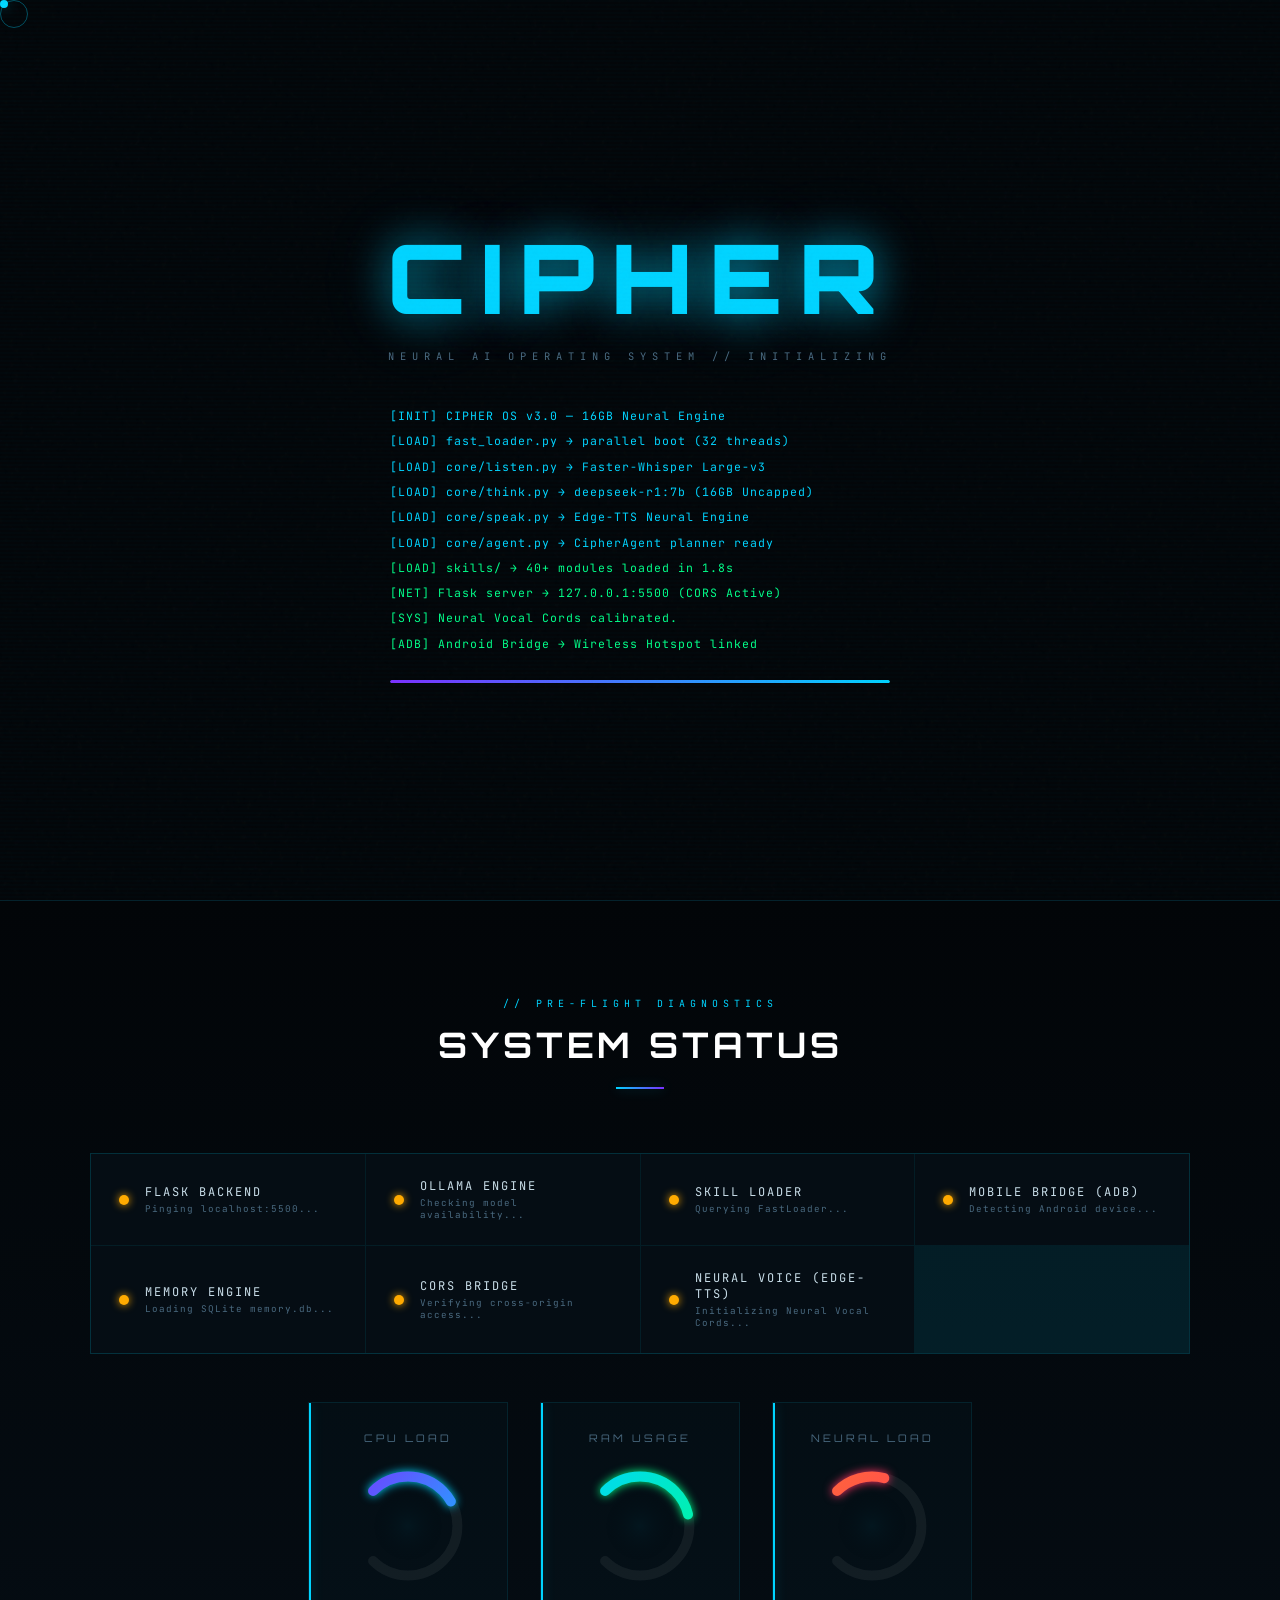
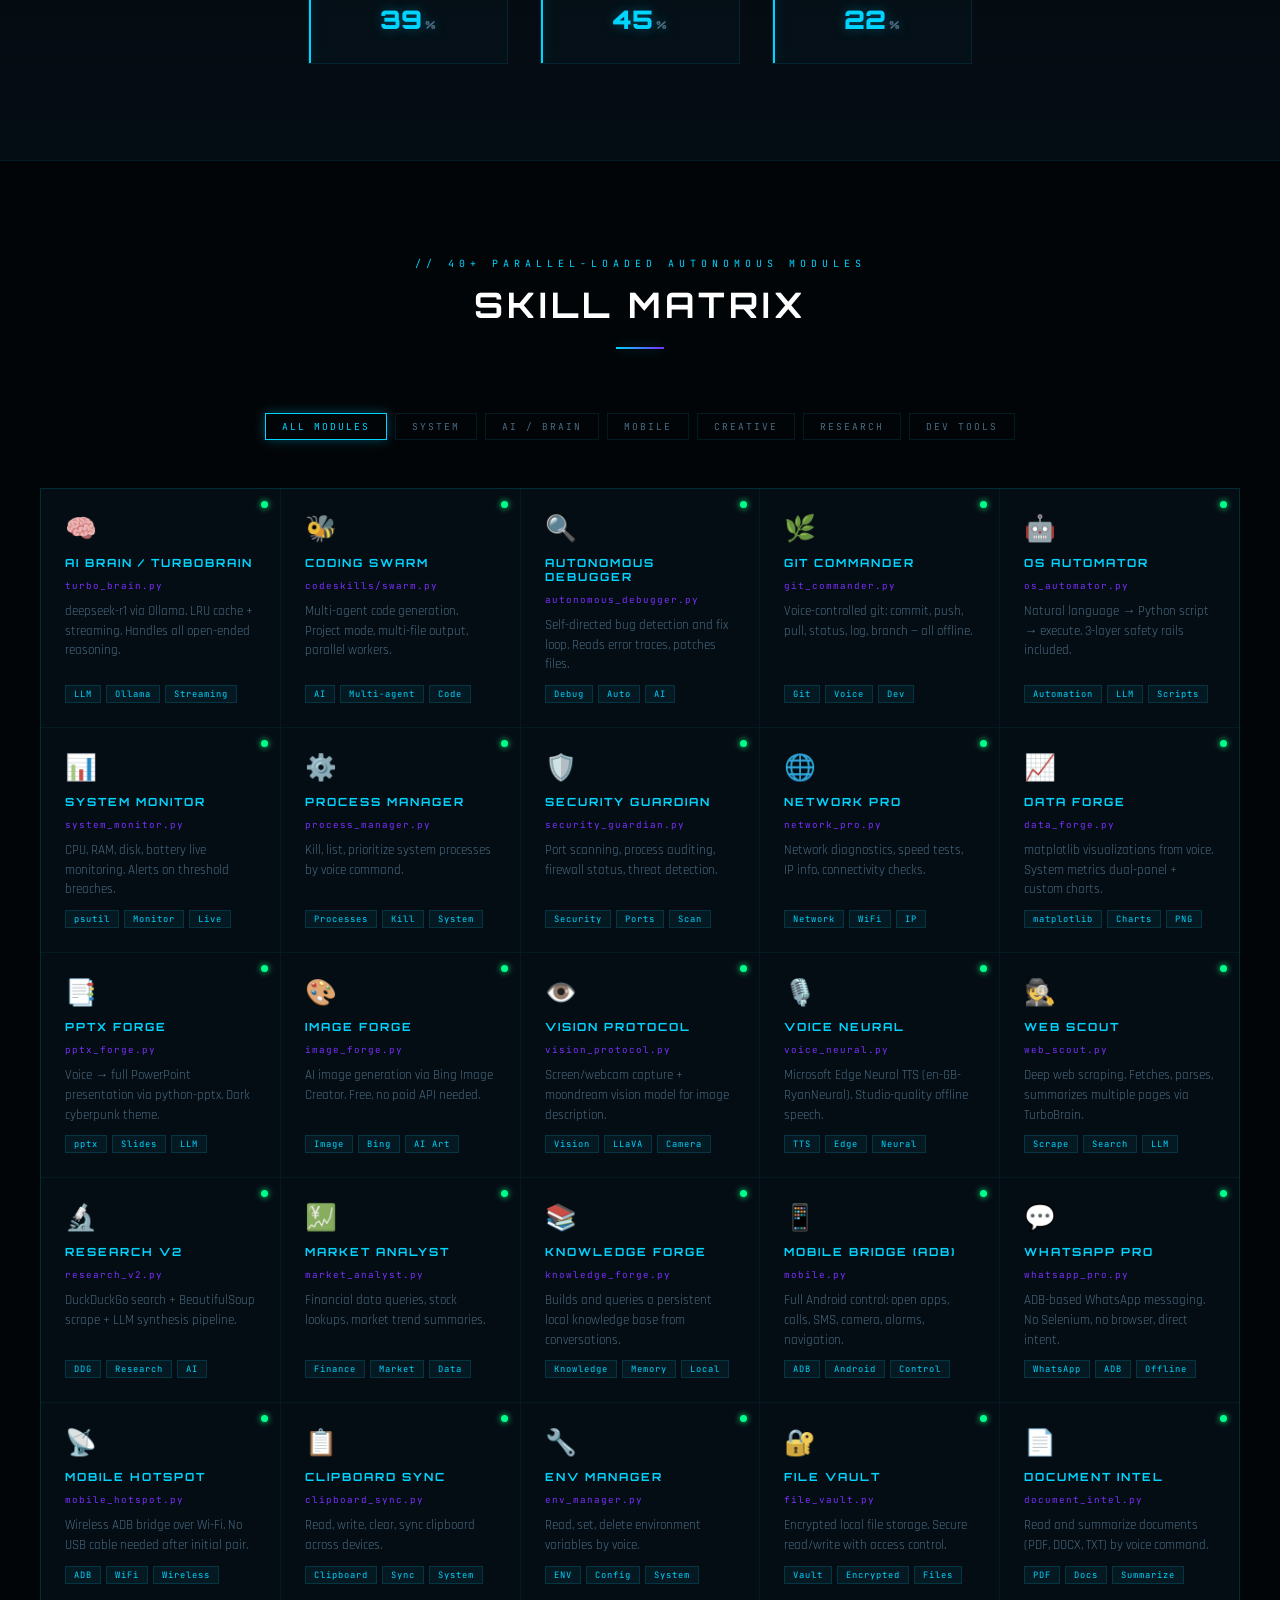
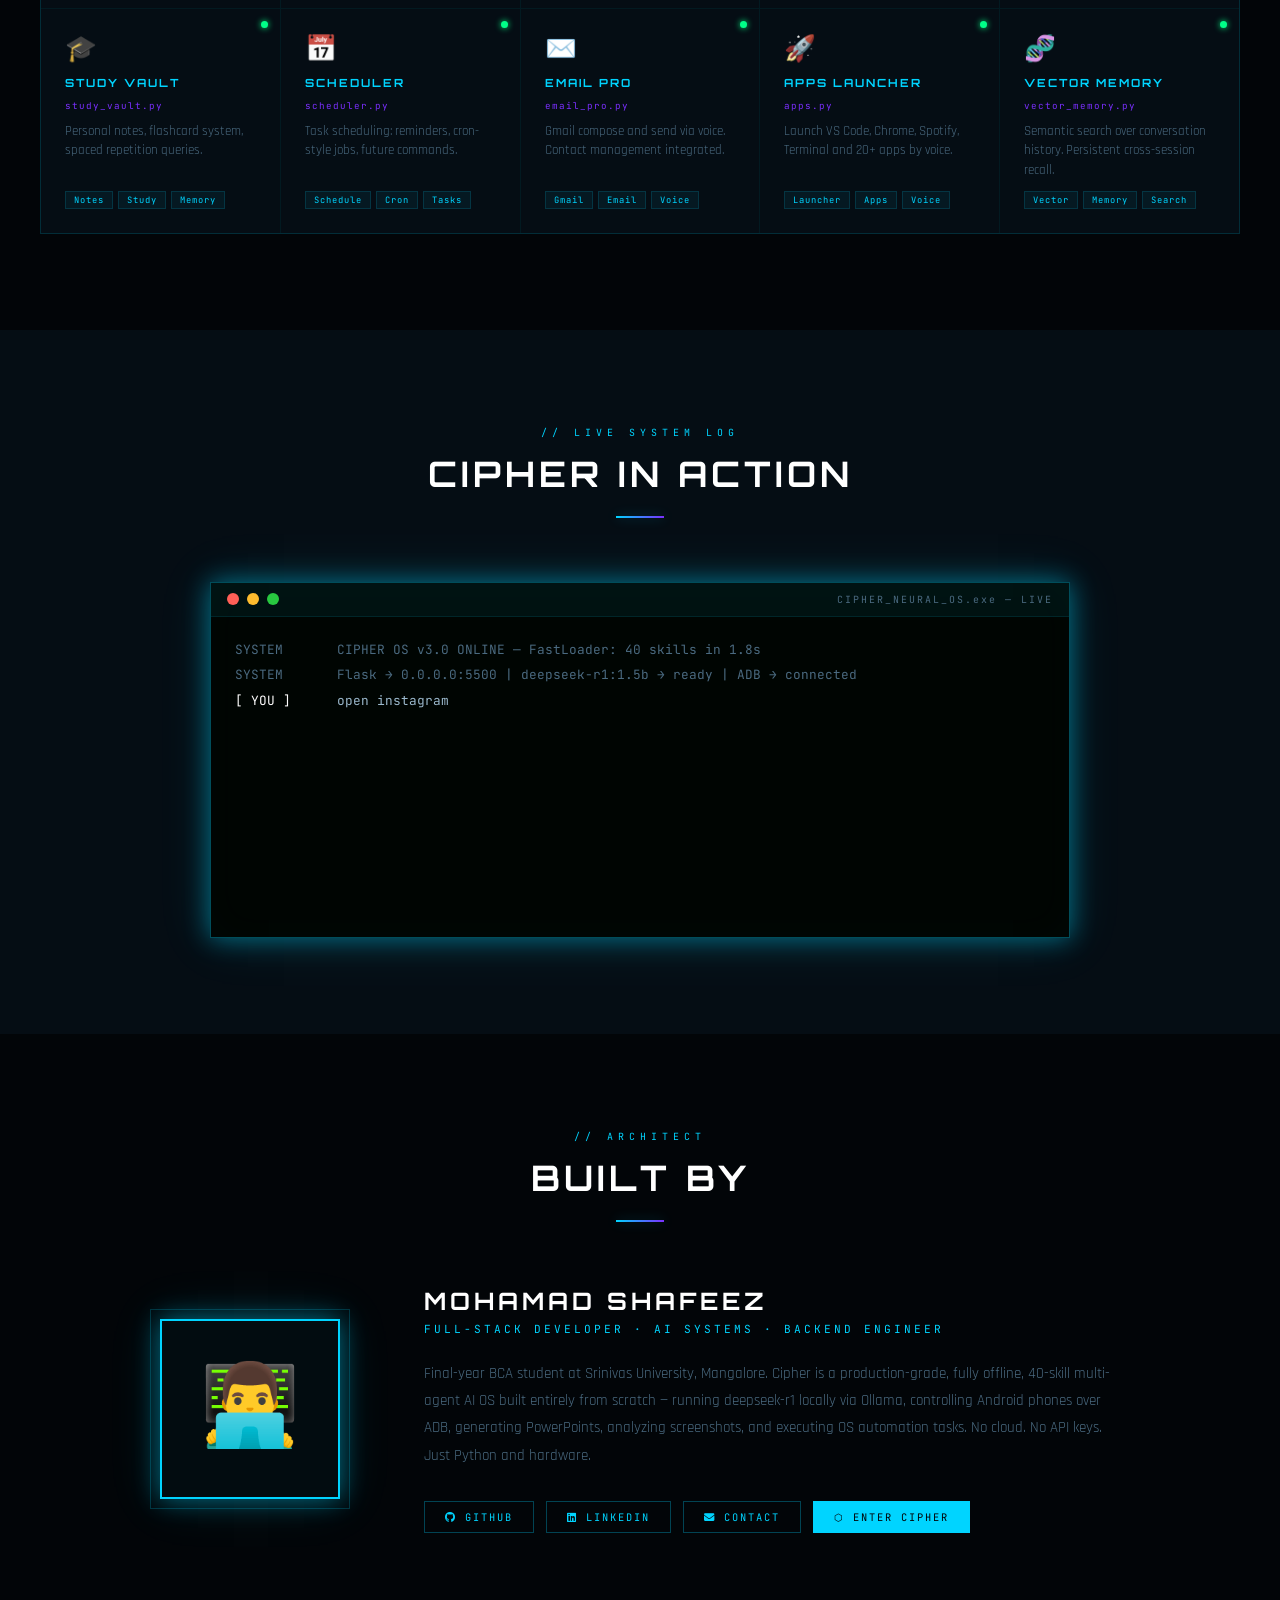
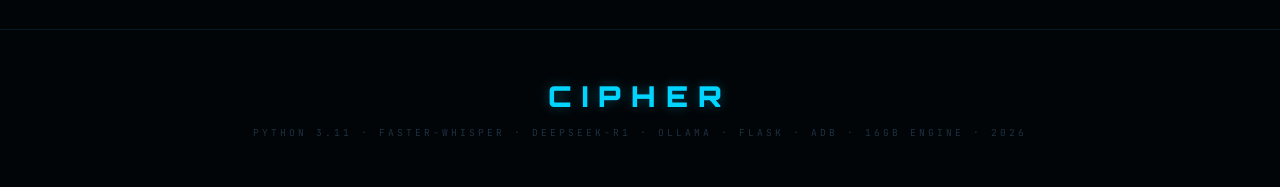
==== commit 9e037627: "🚀 feat: added Plagiarism Guardian skill, updated dual-thread architecture, and finalized offline OS " ====
--- a/web/index.html
+++ b/web/index.html
@@ -3,638 +3,246 @@
 <head>
 <meta charset="UTF-8">
 <meta name="viewport" content="width=device-width, initial-scale=1.0">
-<title>CIPHER — AI Voice Assistant</title>
+<title>CIPHER OS — Neural AI Assistant</title>
 <link rel="icon" href="data:,">
-<link href="https://fonts.googleapis.com/css2?family=Share+Tech+Mono&family=Rajdhani:wght@300;400;500;600;700&family=Orbitron:wght@400;500;600;700;800;900&display=swap" rel="stylesheet">
-<style>
-:root{--bg:#000;--surface:#0a0a0a;--accent:#00fff7;--accent2:#ff00ff;--text:#e0e0e0;--muted:#444;--glow:0 0 20px var(--accent),0 0 40px var(--accent)}
-[data-theme="purple"]{--accent:#bf00ff;--accent2:#00cfff;--glow:0 0 20px #bf00ff,0 0 40px #bf00ff}
-[data-theme="green"]{--accent:#00ff41;--accent2:#ff6b00;--glow:0 0 20px #00ff41,0 0 40px #00ff41}
-[data-theme="gold"]{--accent:#ffd700;--accent2:#ff4444;--glow:0 0 20px #ffd700,0 0 40px #ffd700}
-[data-theme="cyan"]{--accent:#00fff7;--accent2:#ff00ff;--glow:0 0 20px #00fff7,0 0 40px #00fff7}
-*,*::before,*::after{box-sizing:border-box;margin:0;padding:0}
-html{scroll-behavior:smooth}
-body{background:var(--bg);color:var(--text);font-family:'Rajdhani',sans-serif;overflow-x:hidden;cursor:none}
-.cursor{width:12px;height:12px;background:var(--accent);border-radius:50%;position:fixed;pointer-events:none;z-index:9999;transition:transform .1s;box-shadow:var(--glow)}
-.cursor-ring{width:36px;height:36px;border:1px solid var(--accent);border-radius:50%;position:fixed;pointer-events:none;z-index:9998;transition:all .15s ease;opacity:.5}
-body::before{content:'';position:fixed;inset:0;background:repeating-linear-gradient(0deg,transparent,transparent 2px,rgba(0,255,247,.015) 2px,rgba(0,255,247,.015) 4px);pointer-events:none;z-index:1000;animation:scanlines 8s linear infinite}
-@keyframes scanlines{from{background-position:0 0}to{background-position:0 100px}}
-nav{position:fixed;top:0;left:0;right:0;z-index:100;padding:1rem 2rem;display:flex;justify-content:space-between;align-items:center;border-bottom:1px solid rgba(0,255,247,.1);backdrop-filter:blur(10px);background:rgba(0,0,0,.8)}
-.nav-logo{font-family:'Orbitron',monospace;font-size:1.2rem;font-weight:900;color:var(--accent);text-shadow:var(--glow);letter-spacing:4px}
-.nav-links{display:flex;gap:2rem;list-style:none}
-.nav-links a{color:var(--muted);text-decoration:none;font-size:.85rem;letter-spacing:2px;text-transform:uppercase;transition:color .3s;font-family:'Share Tech Mono',monospace}
-.nav-links a:hover{color:var(--accent);text-shadow:var(--glow)}
-.theme-switcher{display:flex;gap:8px;align-items:center}
-.theme-btn{width:20px;height:20px;border-radius:50%;border:2px solid transparent;cursor:pointer;transition:all .3s}
-.theme-btn:hover,.theme-btn.active{border-color:white;transform:scale(1.2)}
-.theme-btn[data-theme="cyan"]{background:#00fff7}
-.theme-btn[data-theme="purple"]{background:#bf00ff}
-.theme-btn[data-theme="green"]{background:#00ff41}
-.theme-btn[data-theme="gold"]{background:#ffd700}
-#hero{min-height:100vh;display:flex;flex-direction:column;align-items:center;justify-content:center;position:relative;overflow:hidden;padding:6rem 2rem 2rem}
-.style-selector{position:absolute;top:90px;right:2rem;display:flex;flex-direction:column;gap:8px;z-index:10}
-.style-btn{background:rgba(0,255,247,.05);border:1px solid rgba(0,255,247,.2);color:var(--muted);padding:6px 12px;font-family:'Share Tech Mono',monospace;font-size:.7rem;cursor:pointer;transition:all .3s;letter-spacing:1px}
-.style-btn:hover,.style-btn.active{border-color:var(--accent);color:var(--accent);box-shadow:var(--glow)}
-#visual-canvas{position:absolute;inset:0;z-index:0}
-.hero-content{position:relative;z-index:2;text-align:center}
-.hero-badge{display:inline-block;border:1px solid var(--accent);color:var(--accent);font-family:'Share Tech Mono',monospace;font-size:.7rem;padding:4px 16px;letter-spacing:4px;margin-bottom:2rem;animation:pulse-border 2s infinite}
-@keyframes pulse-border{0%,100%{box-shadow:0 0 5px var(--accent)}50%{box-shadow:var(--glow)}}
-.hero-title{font-family:'Orbitron',monospace;font-size:clamp(4rem,12vw,9rem);font-weight:900;color:var(--accent);text-shadow:var(--glow);letter-spacing:8px;line-height:1;animation:flicker 6s infinite;margin-bottom:.5rem;position:relative}
-@keyframes flicker{0%,95%,100%{opacity:1}96%{opacity:.7}97%{opacity:1}98%{opacity:.4}99%{opacity:1}}
-.glitch::before,.glitch::after{content:attr(data-text);position:absolute;top:0;left:0;width:100%;height:100%;font-family:inherit;font-size:inherit;font-weight:inherit;letter-spacing:inherit}
-.glitch::before{color:var(--accent2);animation:glitch1 4s infinite;clip-path:polygon(0 30%,100% 30%,100% 50%,0 50%)}
-.glitch::after{color:#0ff;animation:glitch2 4s infinite;clip-path:polygon(0 60%,100% 60%,100% 80%,0 80%)}
-@keyframes glitch1{0%,90%,100%{transform:translate(0)}92%{transform:translate(-3px,1px)}94%{transform:translate(3px,-1px)}}
-@keyframes glitch2{0%,90%,100%{transform:translate(0)}91%{transform:translate(3px,1px)}93%{transform:translate(-3px,-1px)}}
-.hero-subtitle{font-family:'Share Tech Mono',monospace;font-size:clamp(.8rem,2vw,1rem);color:var(--muted);letter-spacing:6px;text-transform:uppercase;margin-bottom:3rem}
-#waveform-container{width:min(600px,90vw);height:80px;margin:2rem auto;position:relative}
-#waveform{width:100%;height:100%}
-.status-bar{display:flex;align-items:center;gap:1rem;justify-content:center;margin:1rem 0 2rem;font-family:'Share Tech Mono',monospace;font-size:.8rem;color:var(--muted)}
-.status-dot{width:8px;height:8px;border-radius:50%;background:var(--accent);animation:blink 1.5s infinite;box-shadow:var(--glow)}
-@keyframes blink{0%,100%{opacity:1}50%{opacity:.2}}
-.speak-btn{position:relative;width:120px;height:120px;border-radius:50%;border:2px solid var(--accent);background:transparent;cursor:pointer;display:flex;align-items:center;justify-content:center;margin:0 auto 2rem;transition:all .3s;box-shadow:var(--glow)}
-.speak-btn::before{content:'';position:absolute;inset:-8px;border-radius:50%;border:1px solid rgba(0,255,247,.3);animation:orbit 3s linear infinite}
-.speak-btn::after{content:'';position:absolute;inset:-16px;border-radius:50%;border:1px solid rgba(0,255,247,.1);animation:orbit 5s linear infinite reverse}
-@keyframes orbit{from{transform:rotate(0deg)}to{transform:rotate(360deg)}}
-.speak-btn:hover{transform:scale(1.05);box-shadow:0 0 40px var(--accent),0 0 80px var(--accent)}
-.speak-btn.listening{animation:pulse-btn .5s infinite alternate}
-@keyframes pulse-btn{from{transform:scale(1)}to{transform:scale(1.1)}}
-.mic-icon{font-size:2.5rem;color:var(--accent);text-shadow:var(--glow)}
-.speak-label{font-family:'Share Tech Mono',monospace;font-size:.75rem;color:var(--muted);letter-spacing:3px;text-transform:uppercase}
-.hero-stats{display:flex;gap:3rem;justify-content:center;margin-top:3rem;flex-wrap:wrap}
-.stat{text-align:center;border:1px solid rgba(0,255,247,.1);padding:1rem 1.5rem;background:rgba(0,255,247,.02)}
-.stat-num{font-family:'Orbitron',monospace;font-size:2rem;font-weight:700;color:var(--accent);text-shadow:var(--glow);display:block}
-.stat-label{font-family:'Share Tech Mono',monospace;font-size:.65rem;color:var(--muted);letter-spacing:2px;text-transform:uppercase}
-section{padding:6rem 2rem;position:relative}
-.section-header{text-align:center;margin-bottom:4rem}
-.section-tag{font-family:'Share Tech Mono',monospace;font-size:.7rem;color:var(--accent);letter-spacing:4px;text-transform:uppercase;margin-bottom:1rem;display:block}
-.section-title{font-family:'Orbitron',monospace;font-size:clamp(1.5rem,4vw,2.5rem);font-weight:700;color:white;letter-spacing:3px}
-.section-line{width:60px;height:2px;background:var(--accent);box-shadow:var(--glow);margin:1.5rem auto 0}
-.skills-grid{display:grid;grid-template-columns:repeat(auto-fit,minmax(280px,1fr));gap:1.5rem;max-width:1200px;margin:0 auto}
-.skill-card{border:1px solid rgba(0,255,247,.1);background:rgba(0,255,247,.02);padding:2rem;position:relative;overflow:hidden;transition:all .3s;cursor:default}
-.skill-card::before{content:'';position:absolute;top:0;left:0;width:3px;height:100%;background:var(--accent);box-shadow:var(--glow)}
-.skill-card:hover{border-color:var(--accent);transform:translateY(-4px);box-shadow:0 8px 30px rgba(0,255,247,.1)}
-.skill-icon{font-size:2rem;margin-bottom:1rem;display:block}
-.skill-name{font-family:'Orbitron',monospace;font-size:.85rem;font-weight:600;color:var(--accent);letter-spacing:2px;text-transform:uppercase;margin-bottom:.75rem}
-.skill-desc{font-size:.9rem;color:var(--muted);line-height:1.6;margin-bottom:1rem}
-.skill-commands{display:flex;flex-wrap:wrap;gap:6px}
-.cmd-tag{font-family:'Share Tech Mono',monospace;font-size:.65rem;background:rgba(0,255,247,.05);border:1px solid rgba(0,255,247,.15);color:var(--accent);padding:3px 8px;letter-spacing:1px}
-
-/* ---------- NEW: SYSTEM DASHBOARD (LIVE TELEMETRY) ---------- */
-.dashboard-grid {
-  display: flex;
-  flex-wrap: wrap;
-  justify-content: center;
-  gap: 2rem;
-  max-width: 1000px;
-  margin: 0 auto;
-}
-.gauge-card {
-  background: rgba(0, 255, 247, 0.02);
-  border: 1px solid rgba(0, 255, 247, 0.2);
-  backdrop-filter: blur(4px);
-  padding: 1.5rem;
-  border-radius: 32px;
-  text-align: center;
-  min-width: 220px;
-  transition: all 0.3s;
-  box-shadow: 0 0 10px rgba(0,255,247,0.1);
-}
-.gauge-card:hover {
-  border-color: var(--accent);
-  box-shadow: var(--glow);
-  transform: translateY(-4px);
-}
-.gauge-title {
-  font-family: 'Orbitron', monospace;
-  font-size: 1rem;
-  letter-spacing: 3px;
-  color: var(--accent);
-  text-transform: uppercase;
-  margin-bottom: 1rem;
-}
-.gauge-canvas {
-  display: block;
-  margin: 0 auto;
-  width: 140px;
-  height: 140px;
-}
-.gauge-value {
-  font-family: 'Share Tech Mono', monospace;
-  font-size: 1.8rem;
-  font-weight: bold;
-  color: var(--accent);
-  text-shadow: var(--glow);
-  margin-top: 0.8rem;
-}
-.gauge-unit {
-  font-size: 0.8rem;
-  color: var(--muted);
-  margin-left: 4px;
-}
-.telemetry-note {
-  text-align: center;
-  font-family: 'Share Tech Mono';
-  font-size: 0.7rem;
-  color: var(--muted);
-  margin-top: 1.5rem;
-  letter-spacing: 2px;
-}
-@media (max-width: 640px) {
-  .gauge-canvas { width: 100px; height: 100px; }
-  .gauge-value { font-size: 1.2rem; }
-}
-/* ---------------------------------------------- */
-
-#terminal{background:rgba(0,5,0,.9);border:1px solid var(--accent);box-shadow:var(--glow);max-width:800px;margin:0 auto;font-family:'Share Tech Mono',monospace;overflow:hidden}
-.terminal-bar{background:rgba(0,255,247,.05);padding:.75rem 1rem;display:flex;align-items:center;gap:8px;border-bottom:1px solid rgba(0,255,247,.1)}
-.terminal-dot{width:12px;height:12px;border-radius:50%}
-.t-red{background:#ff5f57}.t-yellow{background:#febc2e}.t-green{background:#28c840}
-.terminal-title{margin-left:auto;font-size:.75rem;color:var(--muted);letter-spacing:2px}
-.terminal-body{padding:1.5rem;min-height:300px;font-size:.85rem;line-height:2}
-.t-line{display:flex;gap:1rem;align-items:flex-start;margin-bottom:4px}
-.t-prefix{color:var(--accent);min-width:80px}
-.t-text{color:#c0c0c0}
-.t-text.response{color:var(--accent2)}
-.t-text.system{color:var(--accent);opacity:.6}
-.tech-grid{display:flex;flex-wrap:wrap;gap:1rem;justify-content:center;max-width:900px;margin:0 auto}
-.tech-badge{border:1px solid rgba(0,255,247,.2);background:rgba(0,255,247,.03);padding:.75rem 1.5rem;font-family:'Share Tech Mono',monospace;font-size:.8rem;color:var(--text);letter-spacing:2px;transition:all .3s;position:relative;overflow:hidden}
-.tech-badge::before{content:'';position:absolute;top:0;left:-100%;width:100%;height:100%;background:linear-gradient(90deg,transparent,rgba(0,255,247,.1),transparent);transition:left .5s}
-.tech-badge:hover{border-color:var(--accent);color:var(--accent)}
-.tech-badge:hover::before{left:100%}
-#about{background:rgba(0,255,247,.01);border-top:1px solid rgba(0,255,247,.05);border-bottom:1px solid rgba(0,255,247,.05)}
-.about-grid{display:grid;grid-template-columns:1fr 2fr;gap:4rem;max-width:1000px;margin:0 auto;align-items:center}
-@media(max-width:768px){.about-grid{grid-template-columns:1fr}.nav-links{display:none}}
-.about-avatar{width:200px;height:200px;border:2px solid var(--accent);box-shadow:var(--glow);display:flex;align-items:center;justify-content:center;font-size:5rem;margin:0 auto;position:relative;background:rgba(0,255,247,.02)}
-.about-avatar::before{content:'';position:absolute;inset:-8px;border:1px solid rgba(0,255,247,.2);animation:spin 8s linear infinite}
-@keyframes spin{from{transform:rotate(0deg)}to{transform:rotate(360deg)}}
-.about-name{font-family:'Orbitron',monospace;font-size:1.5rem;font-weight:700;color:white;letter-spacing:3px;margin-bottom:.5rem}
-.about-role{font-family:'Share Tech Mono',monospace;font-size:.8rem;color:var(--accent);letter-spacing:3px;text-transform:uppercase;margin-bottom:1.5rem}
-.about-bio{color:var(--muted);line-height:1.8;margin-bottom:2rem;font-size:1rem}
-.about-links{display:flex;gap:1rem;flex-wrap:wrap}
-.about-link{border:1px solid rgba(0,255,247,.3);color:var(--accent);text-decoration:none;padding:8px 20px;font-family:'Share Tech Mono',monospace;font-size:.75rem;letter-spacing:2px;transition:all .3s;text-transform:uppercase}
-.about-link:hover{background:var(--accent);color:black;box-shadow:var(--glow)}
-footer{padding:3rem 2rem;text-align:center;border-top:1px solid rgba(0,255,247,.05)}
-.footer-logo{font-family:'Orbitron',monospace;font-size:2rem;font-weight:900;color:var(--accent);text-shadow:var(--glow);letter-spacing:8px;margin-bottom:1rem}
-.footer-text{font-family:'Share Tech Mono',monospace;font-size:.7rem;color:var(--muted);letter-spacing:3px}
-.reveal{opacity:0;transform:translateY(30px);transition:all .8s ease}
-.reveal.visible{opacity:1;transform:translateY(0)}
-</style>
+<link href="https://fonts.googleapis.com/css2?family=Orbitron:wght@400;500;700;900&family=Rajdhani:wght@300;400;500;600;700&family=JetBrains+Mono:wght@300;400;500&family=Share+Tech+Mono&display=swap" rel="stylesheet">
+<link rel="stylesheet" href="https://cdnjs.cloudflare.com/ajax/libs/font-awesome/6.5.0/css/all.min.css">
+<link rel="stylesheet" href="css/index.css">
 </head>
-<body data-theme="cyan">
+<body>
+
+<!-- CURSOR -->
 <div class="cursor" id="cursor"></div>
 <div class="cursor-ring" id="cursor-ring"></div>
+
+<!-- ══ BOOT OVERLAY ══════════════════════════════════════════ -->
+<div id="boot-overlay">
+  <div class="boot-logo">CIPHER</div>
+  <div class="boot-sub">NEURAL AI OPERATING SYSTEM // INITIALIZING</div>
+  <div class="boot-log" id="boot-log"></div>
+  <div class="boot-bar-wrap"><div class="boot-bar" id="boot-bar"></div></div>
+  <button class="boot-enter-btn" id="boot-enter" onclick="enterCipher()">
+    ⬡ &nbsp; NEURAL LINK ESTABLISHED — ENTER
+  </button>
+</div>
+
+<!-- ══ NAV ═══════════════════════════════════════════════════ -->
 <nav>
   <div class="nav-logo">CIPHER</div>
   <ul class="nav-links">
-    <li><a href="#skills">Skills</a></li>
-    <li><a href="#telemetry">Telemetry</a></li>
-    <li><a href="#demo">Demo</a></li>
-    <li><a href="#tech">Stack</a></li>
-    <li><a href="#about">Developer</a></li>
+    <li><a href="#syscheck">SYS-CHECK</a></li>
+    <li><a href="#skills">MODULES</a></li>
+    <li><a href="#demo">DEMO</a></li>
+    <li><a href="#about">DEVELOPER</a></li>
+    <li><a href="chat.html">ENTER OS</a></li>
   </ul>
-  <div class="theme-switcher">
-    <button class="theme-btn active" data-theme="cyan" title="Cyan"></button>
-    <button class="theme-btn" data-theme="purple" title="Purple"></button>
-    <button class="theme-btn" data-theme="green" title="Matrix"></button>
-    <button class="theme-btn" data-theme="gold" title="Gold"></button>
-  </div>
 </nav>
 
+<!-- ══ HERO ══════════════════════════════════════════════════ -->
 <section id="hero">
-  <canvas id="visual-canvas"></canvas>
-  <div class="style-selector">
-    <button class="style-btn active" data-style="waveform">WAVEFORM</button>
-    <button class="style-btn" data-style="orb">ORB</button>
-    <button class="style-btn" data-style="matrix">MATRIX</button>
-    <button class="style-btn" data-style="hud">HUD</button>
-  </div>
-  <div class="hero-content">
-    <div class="hero-badge">// VOICE AI ASSISTANT v2.0</div>
-    <h1 class="hero-title glitch" data-text="CIPHER">CIPHER</h1>
-    <p class="hero-subtitle">INTELLIGENT — AUTONOMOUS — ALWAYS LISTENING</p>
-    <div id="waveform-container"><canvas id="waveform"></canvas></div>
-    <div id="code-window" style="display:none; width:min(700px, 95vw); margin: 2rem auto; background:rgba(0,10,0,0.9); border:1px solid var(--accent); box-shadow: var(--glow); position:relative; text-align:left;">
-    <div style="background:rgba(0,255,247,0.1); padding:8px 15px; display:flex; justify-content:space-between; align-items:center; border-bottom:1px solid rgba(0,255,247,0.2);">
-        <span style="font-family:'Share Tech Mono'; font-size:12px; color:var(--accent);">SOURCE_CODE_EXTRACTOR // ACTIVE</span>
-        <button onclick="copyGeneratedCode()" style="background:var(--accent); color:#000; border:none; padding:2px 10px; font-family:'Orbitron'; font-size:10px; font-weight:bold; cursor:pointer;">COPY</button>
-    </div>
-    <pre id="code-typing-text" style="padding:20px; color:#0f0; font-family:'Share Tech Mono', monospace; font-size:14px; white-space:pre-wrap; margin:0; max-height:400px; overflow-y:auto;"></pre>
-</div>
-    <div class="status-bar">
-      <div class="status-dot"></div>
-      <span id="status-text">SYSTEM ONLINE — CLICK MIC TO DEMO</span>
-    </div>
-    <button class="speak-btn" id="speak-btn" onclick="toggleListen()">
-      <span class="mic-icon">🎙</span>
+  <canvas id="hero-canvas"></canvas>
+  <div class="hero-inner">
+    <div class="hero-badge">// MULTI-AGENT NEURAL ASSISTANT v3.0 — 100% OFFLINE</div>
+    <h1 class="hero-title" data-text="CIPHER">CIPHER</h1>
+    <p class="hero-sub">AUTONOMOUS · OFFLINE · ALWAYS ONLINE</p>
+
+    <div class="hero-stats">
+      <div class="hero-stat">
+        <span class="hero-stat-num">40+</span>
+        <span class="hero-stat-label">Skill Modules</span>
+      </div>
+      <div class="hero-stat">
+        <span class="hero-stat-num">100+</span>
+        <span class="hero-stat-label">NL Triggers</span>
+      </div>
+      <div class="hero-stat">
+        <span class="hero-stat-num">16GB</span>
+        <span class="hero-stat-label">Neural Engine</span>
+      </div>
+      <div class="hero-stat">
+        <span class="hero-stat-num">&lt;2s</span>
+        <span class="hero-stat-label">Boot via FastLoader</span>
+      </div>
+      <div class="hero-stat">
+        <span class="hero-stat-num">100%</span>
+        <span class="hero-stat-label">Offline AI</span>
+      </div>
+    </div>
+
+    <button class="enter-btn" onclick="window.location.href='chat.html'">
+      ⬡ &nbsp; INITIATE NEURAL LINK
     </button>
-    
-    <div style="margin: 1rem auto; display: flex; gap: 10px; justify-content: center; align-items: center;">
-        <span style="color: var(--accent); font-family: 'Share Tech Mono', monospace;">>_</span>
-        <input type="text" id="command-input" placeholder="Type command or speak..." 
-               style="background: rgba(0,255,247,0.05); border: 1px solid var(--accent); color: var(--text); padding: 10px; font-family: 'Share Tech Mono', monospace; width: 250px; outline: none; text-transform: lowercase;">
-        <button onclick="sendCommand(document.getElementById('command-input').value)" 
-                style="background: var(--accent); color: #000; border: none; padding: 10px 15px; font-family: 'Orbitron', monospace; font-weight: bold; cursor: pointer; transition: 0.3s;">
-            EXECUTE
-        </button>
-        
-    </div>
-    <p class="speak-label" id="speak-label">PRESS MIC OR TYPE COMMAND</p>
-    
-    <div style="margin-top: 2rem;">
-        <button onclick="window.location.href='chat.html'" style="
-            background: linear-gradient(135deg, rgba(0,200,255,0.1), rgba(0,102,255,0.1));
-            border: 1px solid rgba(0,200,255,0.4);
-            color: #00c8ff;
-            padding: 12px 24px;
-            border-radius: 8px;
-            cursor: pointer;
-            font-family: 'Orbitron', sans-serif;
-            font-size: 1rem;
-            font-weight: 700;
-            letter-spacing: 2px;
-            transition: all 0.3s ease;
-            box-shadow: 0 0 15px rgba(0,200,255,0.2);
-        " onmouseover="this.style.boxShadow='0 0 25px rgba(0,200,255,0.5)'; this.style.transform='scale(1.05)';" 
-          onmouseout="this.style.boxShadow='0 0 15px rgba(0,200,255,0.2)'; this.style.transform='scale(1)';">
-            <i class="fa fa-network-wired" style="margin-right: 8px;"></i>
-            ENTER NEURAL CHAT
-        </button>
-    </div>
-
-    <div class="hero-stats">
-    <div class="hero-stats">
-      <div class="stat"><span class="stat-num">10+</span><span class="stat-label">Skill Modules</span></div>
-      <div class="stat"><span class="stat-num">50+</span><span class="stat-label">Voice Commands</span></div>
-      <div class="stat"><span class="stat-num">2</span><span class="stat-label">Devices Controlled</span></div>
-      <div class="stat"><span class="stat-num">100%</span><span class="stat-label">Offline AI</span></div>
-    </div>
-  </div>
-</section>
+  </div>
+</section>
+
+<!-- ══ SYSTEM CHECK ═══════════════════════════════════════════ -->
+<section id="syscheck">
+  <div class="section-header reveal">
+    <span class="section-tag">// PRE-FLIGHT DIAGNOSTICS</span>
+    <h2 class="section-title">SYSTEM STATUS</h2>
+    <div class="section-line"></div>
+  </div>
+
+  <div class="syscheck-grid reveal">
+    <div class="syscheck-item">
+      <div class="syscheck-led led-pending" id="led-flask"></div>
+      <div>
+        <span class="syscheck-name">FLASK BACKEND</span>
+        <span class="syscheck-status" id="status-flask">Pinging localhost:5500...</span>
+      </div>
+    </div>
+    <div class="syscheck-item">
+      <div class="syscheck-led led-pending" id="led-ollama"></div>
+      <div>
+        <span class="syscheck-name">OLLAMA ENGINE</span>
+        <span class="syscheck-status" id="status-ollama">Checking model availability...</span>
+      </div>
+    </div>
+    <div class="syscheck-item">
+      <div class="syscheck-led led-pending" id="led-skills"></div>
+      <div>
+        <span class="syscheck-name">SKILL LOADER</span>
+        <span class="syscheck-status" id="status-skills">Querying FastLoader...</span>
+      </div>
+    </div>
+    <div class="syscheck-item">
+      <div class="syscheck-led led-pending" id="led-adb"></div>
+      <div>
+        <span class="syscheck-name">MOBILE BRIDGE (ADB)</span>
+        <span class="syscheck-status" id="status-adb">Detecting Android device...</span>
+      </div>
+    </div>
+    <div class="syscheck-item">
+      <div class="syscheck-led led-pending" id="led-memory"></div>
+      <div>
+        <span class="syscheck-name">MEMORY ENGINE</span>
+        <span class="syscheck-status" id="status-memory">Loading SQLite memory.db...</span>
+      </div>
+    </div>
+    <div class="syscheck-item">
+      <div class="syscheck-led led-pending" id="led-cors"></div>
+      <div>
+        <span class="syscheck-name">CORS BRIDGE</span>
+        <span class="syscheck-status" id="status-cors">Verifying cross-origin access...</span>
+      </div>
+    </div>
+
+    <div class="syscheck-item">
+      <div class="syscheck-led led-pending" id="led-voice"></div>
+      <div>
+        <span class="syscheck-name">NEURAL VOICE (EDGE-TTS)</span>
+        <span class="syscheck-status" id="status-voice">Initializing Neural Vocal Cords...</span>
+      </div>
+    </div>
+  </div>
+
+  <!-- Gauges -->
+  <div class="gauges-row reveal">
+    <div class="gauge-card">
+      <div class="gauge-title">CPU LOAD</div>
+      <canvas class="gauge-canvas" id="gauge-cpu" width="130" height="130"></canvas>
+      <div class="gauge-value"><span id="val-cpu">0</span><span class="gauge-unit">%</span></div>
+    </div>
+    <div class="gauge-card">
+      <div class="gauge-title">RAM USAGE</div>
+      <canvas class="gauge-canvas" id="gauge-ram" width="130" height="130"></canvas>
+      <div class="gauge-value"><span id="val-ram">0</span><span class="gauge-unit">%</span></div>
+    </div>
+    <div class="gauge-card">
+      <div class="gauge-title">NEURAL LOAD</div>
+      <canvas class="gauge-canvas" id="gauge-llm" width="130" height="130"></canvas>
+      <div class="gauge-value"><span id="val-llm">0</span><span class="gauge-unit">%</span></div>
+    </div>
+  </div>
+</section>
+
+<!-- ══ SKILLS ═════════════════════════════════════════════════ -->
 <section id="skills">
   <div class="section-header reveal">
-    <span class="section-tag">// CAPABILITIES</span>
-    <h2 class="section-title">SKILL MODULES</h2>
-    <div class="section-line"></div>
-  </div>
-  <div class="skills-grid">
-    <div class="skill-card reveal"><span class="skill-icon">🧠</span><div class="skill-name">AI Brain</div><div class="skill-desc">Local LLM powered by Ollama phi3.5. Responds intelligently to any query with real-time system context.</div><div class="skill-commands"><span class="cmd-tag">explain recursion</span><span class="cmd-tag">write a function</span><span class="cmd-tag">what is AI</span></div></div>
-    <div class="skill-card reveal"><span class="skill-icon">📱</span><div class="skill-name">Mobile Control</div><div class="skill-desc">Full Android phone control via ADB. Opens apps, makes calls, sends SMS, navigates maps on any Android device.</div><div class="skill-commands"><span class="cmd-tag">open instagram</span><span class="cmd-tag">call mom</span><span class="cmd-tag">navigate to airport</span></div></div>
-    <div class="skill-card reveal"><span class="skill-icon">💻</span><div class="skill-name">System Control</div><div class="skill-desc">Full Windows control. Volume, brightness, battery, screenshots, shutdown, CPU/RAM monitoring.</div><div class="skill-commands"><span class="cmd-tag">volume 50</span><span class="cmd-tag">screenshot</span><span class="cmd-tag">system info</span></div></div>
-    <div class="skill-card reveal"><span class="skill-icon">🌐</span><div class="skill-name">Browser & Research</div><div class="skill-desc">Searches Google, Wikipedia, YouTube, and News. Opens websites by voice command instantly.</div><div class="skill-commands"><span class="cmd-tag">open youtube</span><span class="cmd-tag">who is elon musk</span><span class="cmd-tag">news about india</span></div></div>
-    <div class="skill-card reveal"><span class="skill-icon">⌨️</span><div class="skill-name">Coding Assistant</div><div class="skill-desc">Opens VS Code, creates boilerplate files, runs Python/JS scripts, searches Stack Overflow by voice.</div><div class="skill-commands"><span class="cmd-tag">create python file</span><span class="cmd-tag">run main.py</span><span class="cmd-tag">open vs code</span></div></div>
-    <div class="skill-card reveal"><span class="skill-icon">💬</span><div class="skill-name">Communication</div><div class="skill-desc">Sends WhatsApp messages and emails. Makes calls via ADB. Full contact management by voice.</div><div class="skill-commands"><span class="cmd-tag">whatsapp mom saying hi</span><span class="cmd-tag">compose email</span><span class="cmd-tag">send sms to dad</span></div></div>
-    <div class="skill-card reveal"><span class="skill-icon">🗂️</span><div class="skill-name">File Management</div><div class="skill-desc">Create, delete, move, rename files and folders. Open any directory by voice. Zip and unzip files.</div><div class="skill-commands"><span class="cmd-tag">create folder</span><span class="cmd-tag">open downloads</span><span class="cmd-tag">delete temp files</span></div></div>
-    <div class="skill-card reveal"><span class="skill-icon">🪟</span><div class="skill-name">Window Manager</div><div class="skill-desc">Minimize, maximize, close windows. Switch between apps. Full desktop control by voice.</div><div class="skill-commands"><span class="cmd-tag">minimize window</span><span class="cmd-tag">close chrome</span><span class="cmd-tag">maximize</span></div></div>
-  </div>
-</section>
-
-<!-- ========== NEW: LIVE TELEMETRY DASHBOARD ========== -->
-<section id="telemetry">
-  <div class="section-header reveal">
-    <span class="section-tag">// SYSTEM MONITOR</span>
-    <h2 class="section-title">LIVE TELEMETRY</h2>
-    <div class="section-line"></div>
-  </div>
-  <div class="dashboard-grid">
-    <div class="gauge-card reveal">
-      <div class="gauge-title">⚡ CPU USAGE</div>
-      <canvas id="cpuGauge" class="gauge-canvas" width="140" height="140"></canvas>
-      <div class="gauge-value"><span id="cpuPercent">0</span><span class="gauge-unit">%</span></div>
-    </div>
-    <div class="gauge-card reveal">
-      <div class="gauge-title">🧠 RAM USAGE</div>
-      <canvas id="ramGauge" class="gauge-canvas" width="140" height="140"></canvas>
-      <div class="gauge-value"><span id="ramPercent">0</span><span class="gauge-unit">%</span></div>
-    </div>
-  </div>
-  <p class="telemetry-note">⟳ LIVE DATA · REFRESHES EVERY 2 SECONDS</p>
-</section>
-<!-- ================================================= -->
-
+    <span class="section-tag">// 40+ PARALLEL-LOADED AUTONOMOUS MODULES</span>
+    <h2 class="section-title">SKILL MATRIX</h2>
+    <div class="section-line"></div>
+  </div>
+
+  <div class="skills-filter reveal">
+    <button class="filter-btn active" data-cat="all">ALL MODULES</button>
+    <button class="filter-btn" data-cat="system">SYSTEM</button>
+    <button class="filter-btn" data-cat="ai">AI / BRAIN</button>
+    <button class="filter-btn" data-cat="mobile">MOBILE</button>
+    <button class="filter-btn" data-cat="creative">CREATIVE</button>
+    <button class="filter-btn" data-cat="research">RESEARCH</button>
+    <button class="filter-btn" data-cat="dev">DEV TOOLS</button>
+  </div>
+
+  <div class="skills-grid" id="skills-grid">
+    <!-- Populated by index.js -->
+  </div>
+</section>
+
+<!-- ══ TERMINAL DEMO ══════════════════════════════════════════ -->
 <section id="demo">
   <div class="section-header reveal">
-    <span class="section-tag">// LIVE DEMO</span>
+    <span class="section-tag">// LIVE SYSTEM LOG</span>
     <h2 class="section-title">CIPHER IN ACTION</h2>
     <div class="section-line"></div>
   </div>
-  <div id="terminal" class="reveal">
-    <div class="terminal-bar">
-      <div class="terminal-dot t-red"></div>
-      <div class="terminal-dot t-yellow"></div>
-      <div class="terminal-dot t-green"></div>
-      <span class="terminal-title">CIPHER_NEURAL_ASSISTANT.exe</span>
-    </div>
-    <div class="terminal-body" id="terminal-body"></div>
-  </div>
-</section>
-<section id="tech">
-  <div class="section-header reveal">
-    <span class="section-tag">// TECHNOLOGY</span>
-    <h2 class="section-title">BUILT WITH</h2>
-    <div class="section-line"></div>
-  </div>
-  <div class="tech-grid reveal">
-    <div class="tech-badge">Python 3.11</div><div class="tech-badge">Faster-Whisper</div>
-    <div class="tech-badge">Ollama phi3.5</div><div class="tech-badge">pyttsx3 TTS</div>
-    <div class="tech-badge">PyAudio</div><div class="tech-badge">ADB Android</div>
-    <div class="tech-badge">WhatsApp Web</div><div class="tech-badge">psutil</div>
-    <div class="tech-badge">pyautogui</div><div class="tech-badge">Wikipedia API</div>
-    <div class="tech-badge">thefuzz NLP</div><div class="tech-badge">Plugin Architecture</div>
-  </div>
-</section>
+  <div class="terminal reveal">
+    <div class="term-bar">
+      <div class="term-dot t-red"></div>
+      <div class="term-dot t-amber"></div>
+      <div class="term-dot t-green"></div>
+      <span class="term-title">CIPHER_NEURAL_OS.exe — LIVE</span>
+    </div>
+    <div class="term-body" id="term-body"></div>
+  </div>
+</section>
+
+<!-- ══ ABOUT ═════════════════════════════════════════════════ -->
 <section id="about">
   <div class="section-header reveal">
-    <span class="section-tag">// DEVELOPER</span>
+    <span class="section-tag">// ARCHITECT</span>
     <h2 class="section-title">BUILT BY</h2>
     <div class="section-line"></div>
   </div>
   <div class="about-grid">
-    <div class="reveal"><div class="about-avatar">👨‍💻</div></div>
+    <div class="reveal">
+      <div class="about-avatar">👨‍💻</div>
+    </div>
     <div class="reveal">
       <div class="about-name">MOHAMAD SHAFEEZ</div>
-      <div class="about-role">Full Stack Developer — MERN & AI Systems</div>
-      <p class="about-bio">Final-year BCA student at Srinivas University, Mangalore. Passionate about building AI-powered systems, secure backend architectures, and voice-driven interfaces. Cipher is a personal project combining local LLMs, real-time speech recognition, and cross-device automation — built entirely from scratch.</p>
+      <div class="about-role">Full-Stack Developer · AI Systems · Backend Engineer</div>
+      <p class="about-bio">
+        Final-year BCA student at Srinivas University, Mangalore. Cipher is a production-grade,
+        fully offline, 40-skill multi-agent AI OS built entirely from scratch — running deepseek-r1
+        locally via Ollama, controlling Android phones over ADB, generating PowerPoints, analyzing
+        screenshots, and executing OS automation tasks. No cloud. No API keys. Just Python and hardware.
+      </p>
       <div class="about-links">
-        <a href="https://github.com/mohamad-shafeez" target="_blank" class="about-link">GitHub</a>
-        <a href="https://linkedin.com/in/mohamad-shafeez" target="_blank" class="about-link">LinkedIn</a>
-        <a href="mailto:shafeezchappi18@gmail.com" class="about-link">Contact</a>
-      </div>
-    </div>
-  </div>
-</section>
+        <a href="https://github.com/mohamad-shafeez" target="_blank" class="about-link">
+          <i class="fa-brands fa-github"></i> GitHub
+        </a>
+        <a href="https://linkedin.com/in/mohamad-shafeez" target="_blank" class="about-link">
+          <i class="fa-brands fa-linkedin"></i> LinkedIn
+        </a>
+        <a href="mailto:shafeezchappi18@gmail.com" class="about-link">
+          <i class="fa fa-envelope"></i> Contact
+        </a>
+        <a href="chat.html" class="about-link" style="background:var(--cyan);color:var(--bg);border-color:var(--cyan);">
+          ⬡ Enter Cipher
+        </a>
+      </div>
+    </div>
+  </div>
+</section>
+
+<!-- ══ FOOTER ════════════════════════════════════════════════ -->
 <footer>
   <div class="footer-logo">CIPHER</div>
-  <p class="footer-text">BUILT WITH PYTHON · WHISPER · OLLAMA · ADB · 2026</p>
+  <p class="footer-text">
+    PYTHON 3.11 · FASTER-WHISPER · DEEPSEEK-R1 · OLLAMA · FLASK · ADB · 16GB ENGINE · 2026
+  </p>
 </footer>
-<script>
-  // ========== EXISTING SCRIPTS (unchanged) ==========
-  function runTypingAnimation(codeString) {
-    const display = document.getElementById('code-typing-text');
-    const windowDiv = document.getElementById('code-window');
-    windowDiv.style.display = 'block';
-    display.innerHTML = '';
-    let index = 0;
-    const speed = 10;
-    function type() {
-        if (index < codeString.length) {
-            display.innerHTML += codeString.charAt(index);
-            index++;
-            document.getElementById('code-typing-text').scrollTop = document.getElementById('code-typing-text').scrollHeight;
-            setTimeout(type, speed);
-        }
-    }
-    type();
-  }
-  function copyGeneratedCode() {
-    const code = document.getElementById('code-typing-text').innerText;
-    navigator.clipboard.writeText(code);
-    const btn = event.target;
-    btn.innerText = "COPIED!";
-    setTimeout(() => { btn.innerText = "COPY"; }, 2000);
-  }
-  const cursor=document.getElementById('cursor'),cursorRing=document.getElementById('cursor-ring');
-  document.addEventListener('mousemove',e=>{cursor.style.left=e.clientX-6+'px';cursor.style.top=e.clientY-6+'px';cursorRing.style.left=e.clientX-18+'px';cursorRing.style.top=e.clientY-18+'px'});
-  document.querySelectorAll('.theme-btn').forEach(btn=>{btn.addEventListener('click',()=>{document.body.setAttribute('data-theme',btn.dataset.theme);document.querySelectorAll('.theme-btn').forEach(b=>b.classList.remove('active'));btn.classList.add('active')})});
-  const observer=new IntersectionObserver(entries=>{entries.forEach(e=>{if(e.isIntersecting)e.target.classList.add('visible')})},{threshold:.1});
-  document.querySelectorAll('.reveal').forEach(el=>observer.observe(el));
-  const waveCanvas=document.getElementById('waveform'),wCtx=waveCanvas.getContext('2d');
-  let wavePhase=0,isListening=false;
-  function drawWaveform(){
-    waveCanvas.width=waveCanvas.offsetWidth;waveCanvas.height=waveCanvas.offsetHeight;
-    const w=waveCanvas.width,h=waveCanvas.height;
-    wCtx.clearRect(0,0,w,h);
-    const accent=getComputedStyle(document.body).getPropertyValue('--accent').trim();
-    wCtx.strokeStyle=accent;wCtx.lineWidth=2;wCtx.shadowColor=accent;wCtx.shadowBlur=10;
-    wCtx.beginPath();
-    for(let i=0;i<=80;i++){
-      const x=(i/80)*w;
-      const amp=isListening?(Math.random()*.8+.2):(Math.sin(i*.3+wavePhase)*.3+.1);
-      const y=h/2+Math.sin(i*.4+wavePhase)*(h*.4)*amp;
-      i===0?wCtx.moveTo(x,y):wCtx.lineTo(x,y);
-    }
-    wCtx.stroke();wavePhase+=isListening?.15:.03;
-    requestAnimationFrame(drawWaveform);
-  }
-  drawWaveform();
-  const canvas=document.getElementById('visual-canvas'),ctx=canvas.getContext('2d');
-  let currentStyle='waveform';
-  const particles=Array.from({length:100},()=>({x:Math.random()*window.innerWidth,y:Math.random()*window.innerHeight,vx:(Math.random()-.5)*.5,vy:(Math.random()-.5)*.5,size:Math.random()*2+.5,opacity:Math.random()}));
-  const matrixCols=Math.floor(window.innerWidth/16);
-  const matrixChars=Array.from({length:matrixCols},(_,i)=>({x:i*16,y:Math.random()*window.innerHeight,speed:Math.random()*3+1}));
-  function resizeCanvas(){canvas.width=window.innerWidth;canvas.height=window.innerHeight}
-  resizeCanvas();window.addEventListener('resize',resizeCanvas);
-  function getAccent(){return getComputedStyle(document.body).getPropertyValue('--accent').trim()||'#00fff7'}
-  function drawBg(){
-    const accent=getAccent();ctx.clearRect(0,0,canvas.width,canvas.height);
-    if(currentStyle==='waveform'){
-      for(let w=0;w<5;w++){ctx.beginPath();ctx.strokeStyle=accent;ctx.globalAlpha=.05+w*.03;ctx.lineWidth=1;for(let x=0;x<canvas.width;x++){const y=canvas.height/2+Math.sin(x*.01+wavePhase+w)*(50+w*30)+Math.sin(x*.02-wavePhase*1.3)*20;x===0?ctx.moveTo(x,y):ctx.lineTo(x,y)}ctx.stroke()}ctx.globalAlpha=1;
-    }else if(currentStyle==='orb'){
-      const cx=canvas.width/2,cy=canvas.height/2,grad=ctx.createRadialGradient(cx,cy,0,cx,cy,300);
-      grad.addColorStop(0,accent+'30');grad.addColorStop(.5,accent+'10');grad.addColorStop(1,'transparent');
-      ctx.fillStyle=grad;ctx.beginPath();ctx.arc(cx,cy,300,0,Math.PI*2);ctx.fill();
-      particles.forEach(p=>{p.x+=p.vx;p.y+=p.vy;if(p.x<0||p.x>canvas.width)p.vx*=-1;if(p.y<0||p.y>canvas.height)p.vy*=-1;ctx.beginPath();ctx.arc(p.x,p.y,p.size,0,Math.PI*2);ctx.fillStyle=accent;ctx.globalAlpha=p.opacity*.5;ctx.fill()});ctx.globalAlpha=1;
-    }else if(currentStyle==='matrix'){
-      ctx.fillStyle='rgba(0,0,0,0.05)';ctx.fillRect(0,0,canvas.width,canvas.height);
-      ctx.fillStyle=accent;ctx.font='14px Share Tech Mono';ctx.globalAlpha=.3;
-      matrixChars.forEach(col=>{ctx.fillText(String.fromCharCode(0x30A0+Math.random()*96),col.x,col.y);col.y+=col.speed;if(col.y>canvas.height)col.y=-20});ctx.globalAlpha=1;
-    }else if(currentStyle==='hud'){
-      ctx.strokeStyle=accent;ctx.globalAlpha=.05;ctx.lineWidth=1;
-      for(let x=0;x<canvas.width;x+=60){ctx.beginPath();ctx.moveTo(x,0);ctx.lineTo(x,canvas.height);ctx.stroke()}
-      for(let y=0;y<canvas.height;y+=60){ctx.beginPath();ctx.moveTo(0,y);ctx.lineTo(canvas.width,y);ctx.stroke()}
-      ctx.globalAlpha=.2;ctx.lineWidth=2;
-      [[50,50],[canvas.width-50,50],[50,canvas.height-50],[canvas.width-50,canvas.height-50]].forEach(([x,y])=>{ctx.beginPath();ctx.moveTo(x-20,y);ctx.lineTo(x,y);ctx.lineTo(x,y-20);ctx.moveTo(x+20,y);ctx.lineTo(x,y);ctx.lineTo(x,y+20);ctx.stroke()});ctx.globalAlpha=1;
-    }
-    requestAnimationFrame(drawBg);
-  }
-  drawBg();
-  document.querySelectorAll('.style-btn').forEach(btn=>{btn.addEventListener('click',()=>{currentStyle=btn.dataset.style;document.querySelectorAll('.style-btn').forEach(b=>b.classList.remove('active'));btn.classList.add('active');if(currentStyle==='matrix'){ctx.fillStyle='#000';ctx.fillRect(0,0,canvas.width,canvas.height)}})});
-  document.getElementById('command-input').addEventListener('keypress', function(e) {
-      if (e.key === 'Enter') {
-          sendCommand(this.value);
-      }
-  });
-  const SpeechRecognition = window.SpeechRecognition || window.webkitSpeechRecognition;
-  let recognition = null;
-  if (SpeechRecognition) {
-      recognition = new SpeechRecognition();
-      recognition.continuous = false;
-      recognition.lang = 'en-US';
-      recognition.interimResults = false;
-      recognition.onresult = function(event) {
-          const transcript = event.results[0][0].transcript;
-          document.getElementById('command-input').value = transcript;
-          sendCommand(transcript);
-      };
-      recognition.onerror = function(event) {
-          console.error("Speech error:", event.error);
-          stopListeningVisuals();
-      };
-      recognition.onend = function() {
-          stopListeningVisuals();
-      };
-  } else {
-      console.warn("Speech Recognition not supported in this browser. Please use the text input.");
-  }
-  function toggleListen(){
-      const btn = document.getElementById('speak-btn');
-      if(!isListening){
-          if (recognition) {
-              recognition.start();
-              isListening = true;
-              btn.classList.add('listening');
-              document.getElementById('speak-label').textContent = 'CIPHER LISTENING...';
-              document.getElementById('status-text').textContent = '>> MIC ACTIVE — AWAITING VOICE COMMAND';
-          } else {
-              alert("Voice recognition not supported. Please type your command.");
-          }
-      } else {
-          if (recognition) recognition.stop();
-          stopListeningVisuals();
-      }
-  }
-  function stopListeningVisuals() {
-      isListening = false;
-      document.getElementById('speak-btn').classList.remove('listening');
-      document.getElementById('speak-label').textContent = 'PRESS MIC OR TYPE COMMAND';
-      document.getElementById('status-text').textContent = 'SYSTEM ONLINE — READY';
-  }
-  async function sendCommand(textCommand) {
-      if (!textCommand.trim()) return;
-      document.getElementById('status-text').textContent = '>> ROUTING TO NEURAL SWARM...';
-      document.getElementById('command-input').value = '';
-      try {
-         const res = await fetch('http://127.0.0.1:5500/api/command', {
-      method: 'POST',
-      headers: { 'Content-Type': 'application/json' },
-      body: JSON.stringify({ command: text }),
-      signal: AbortSignal.timeout(30000)
-});
-          const data = await response.json();
-          document.getElementById('status-text').textContent = '>> RESPONSE RECEIVED';
-          if (data.code) {
-              console.log("Code received, starting animation...");
-              runTypingAnimation(data.code);
-          }
-          console.log("Cipher Output:", data.response);
-          let utterance = new SpeechSynthesisUtterance(data.response);
-          window.speechSynthesis.speak(utterance);
-      } catch (error) {
-          console.error('Connection Error:', error);
-          document.getElementById('status-text').textContent = '>> ERROR: BACKEND OFFLINE';
-      }
-  }
-  const termLines=[
-    {prefix:'SYSTEM',text:'CIPHER NEURAL ASSISTANT v2.0 — INITIALIZING',type:'system'},
-    {prefix:'SYSTEM',text:'Whisper base.en loaded. Ollama phi3.5 connected.',type:'system'},
-    {prefix:'SYSTEM',text:'10 skill modules loaded. ALL SYSTEMS ONLINE.',type:'system'},
-    {prefix:'[ USER ]',text:'open instagram',type:'user'},
-    {prefix:'CIPHER',text:'Opening instagram on your phone.',type:'response'},
-    {prefix:'[ USER ]',text:'battery',type:'user'},
-    {prefix:'CIPHER',text:'Battery is at 81% and charging.',type:'response'},
-    {prefix:'[ USER ]',text:'what is machine learning',type:'user'},
-    {prefix:'CIPHER',text:'Machine learning enables AI to learn patterns from data without explicit programming.',type:'response'},
-    {prefix:'[ USER ]',text:'system info',type:'user'},
-    {prefix:'CIPHER',text:'CPU 48% · RAM 80% used · Disk 5% used.',type:'response'},
-    {prefix:'[ USER ]',text:'open youtube',type:'user'},
-    {prefix:'CIPHER',text:'Opening YouTube in browser.',type:'response'},
-    {prefix:'[ USER ]',text:'navigate to bangalore airport',type:'user'},
-    {prefix:'CIPHER',text:'Navigating to bangalore airport on your phone.',type:'response'},
-  ];
-  const termBody=document.getElementById('terminal-body');
-  let lineIndex=0;
-  function addLine(){
-    if(lineIndex>=termLines.length){lineIndex=3;termBody.innerHTML=''}
-    const line=termLines[lineIndex++];
-    const div=document.createElement('div');div.className='t-line';
-    const c=line.type==='response'?'var(--accent2)':line.type==='system'?'var(--accent)':'#fff';
-    div.innerHTML=`<span class="t-prefix" style="color:${c}">${line.prefix}</span><span class="t-text ${line.type}">${line.text}</span>`;
-    termBody.appendChild(div);termBody.scrollTop=termBody.scrollHeight;
-    setTimeout(addLine,line.type==='system'?400:1200);
-  }
-  setTimeout(addLine,1000);
-
-  // ========== NEW: TELEMETRY GAUGES (CPU / RAM) ==========
-  let lastCpu = 42, lastRam = 58;
-  const cpuCanvas = document.getElementById('cpuGauge');
-  const ramCanvas = document.getElementById('ramGauge');
-  const cpuSpan = document.getElementById('cpuPercent');
-  const ramSpan = document.getElementById('ramPercent');
-
-  function drawGauge(canvas, value, accentColor) {
-    if (!canvas || !canvas.getContext) return;
-    const ctx = canvas.getContext('2d');
-    const w = canvas.width, h = canvas.height;
-    const centerX = w/2, centerY = h/2;
-    const radius = w * 0.4;
-    const startAngle = -0.5 * Math.PI;
-    const endAngle = startAngle + (value / 100) * 2 * Math.PI;
-    
-    ctx.clearRect(0, 0, w, h);
-    // background track
-    ctx.beginPath();
-    ctx.arc(centerX, centerY, radius, 0, 2 * Math.PI);
-    ctx.strokeStyle = 'rgba(255,255,255,0.1)';
-    ctx.lineWidth = 12;
-    ctx.stroke();
-    
-    // progress arc
-    ctx.beginPath();
-    ctx.arc(centerX, centerY, radius, startAngle, endAngle);
-    ctx.strokeStyle = accentColor;
-    ctx.lineWidth = 12;
-    ctx.shadowBlur = 10;
-    ctx.shadowColor = accentColor;
-    ctx.stroke();
-    ctx.shadowBlur = 0;
-    
-    // inner circle glow
-    ctx.beginPath();
-    ctx.arc(centerX, centerY, radius - 5, 0, 2 * Math.PI);
-    ctx.fillStyle = 'rgba(0,0,0,0.6)';
-    ctx.fill();
-    ctx.beginPath();
-    ctx.arc(centerX, centerY, radius - 5, 0, 2 * Math.PI);
-    ctx.strokeStyle = `rgba(${parseInt(accentColor.slice(1,3),16)}, ${parseInt(accentColor.slice(3,5),16)}, ${parseInt(accentColor.slice(5,7),16)}, 0.3)`;
-    ctx.lineWidth = 1;
-    ctx.stroke();
-  }
-
-  function getCurrentAccent() {
-    return getComputedStyle(document.body).getPropertyValue('--accent').trim() || '#00fff7';
-  }
-
-  function updateTelemetry() {
-    // random walk: change by -8..+12 percent, clamp 5-95
-    let newCpu = lastCpu + (Math.random() * 20 - 8);
-    newCpu = Math.min(95, Math.max(5, newCpu));
-    let newRam = lastRam + (Math.random() * 18 - 6);
-    newRam = Math.min(94, Math.max(6, newRam));
-    
-    lastCpu = Math.round(newCpu);
-    lastRam = Math.round(newRam);
-    
-    cpuSpan.innerText = lastCpu;
-    ramSpan.innerText = lastRam;
-    
-    const accent = getCurrentAccent();
-    drawGauge(cpuCanvas, lastCpu, accent);
-    drawGauge(ramCanvas, lastRam, accent);
-  }
-  
-  // initial draw
-  setTimeout(() => {
-    updateTelemetry();
-    setInterval(updateTelemetry, 2000);
-  }, 500);
-  
-  // re-draw on theme change (accent color update)
-  const observerTheme = new MutationObserver(() => {
-    const accent = getCurrentAccent();
-    drawGauge(cpuCanvas, lastCpu, accent);
-    drawGauge(ramCanvas, lastRam, accent);
-  });
-  observerTheme.observe(document.body, { attributes: true, attributeFilter: ['data-theme'] });
-</script>
+
+<script src="js/index.js"></script>
 </body>
 </html>
--- a/web/css/index.css
+++ b/web/css/index.css
@@ -0,0 +1,756 @@
+/* ============================================================
+   CIPHER OS — INDEX / BOOT SEQUENCE
+   Aesthetic: Military-grade system diagnostic terminal
+   Fonts: Orbitron (HUD) + JetBrains Mono (data) + Rajdhani (body)
+   ============================================================ */
+
+:root {
+  --bg:         #020508;
+  --bg2:        #050d14;
+  --surface:    #091520;
+  --surface2:   #0c1d2e;
+  --cyan:       #00d4ff;
+  --cyan-dim:   rgba(0,212,255,0.15);
+  --cyan-glow:  rgba(0,212,255,0.4);
+  --purple:     #7b2fff;
+  --purple-dim: rgba(123,47,255,0.15);
+  --green:      #00ff88;
+  --red:        #ff3366;
+  --amber:      #ffaa00;
+  --text:       #c8dde8;
+  --text-dim:   #4a6a80;
+  --text-muted: #1e3040;
+  --border:     rgba(0,212,255,0.1);
+  --border-act: rgba(0,212,255,0.35);
+  --glow-sm:    0 0 12px rgba(0,212,255,0.3);
+  --glow-md:    0 0 24px rgba(0,212,255,0.45), 0 0 48px rgba(0,212,255,0.15);
+  --glow-lg:    0 0 40px rgba(0,212,255,0.6), 0 0 80px rgba(0,212,255,0.2);
+  --font-hud:   'Orbitron', monospace;
+  --font-mono:  'JetBrains Mono', 'Share Tech Mono', monospace;
+  --font-body:  'Rajdhani', sans-serif;
+}
+
+*, *::before, *::after { box-sizing: border-box; margin: 0; padding: 0; }
+
+html { scroll-behavior: smooth; }
+
+body {
+  background: var(--bg);
+  color: var(--text);
+  font-family: var(--font-body);
+  overflow-x: hidden;
+  cursor: none;
+}
+
+/* ── CUSTOM CURSOR ─────────────────────────────────────────── */
+.cursor {
+  width: 8px; height: 8px;
+  background: var(--cyan);
+  border-radius: 50%;
+  position: fixed;
+  pointer-events: none;
+  z-index: 9999;
+  box-shadow: var(--glow-sm);
+  mix-blend-mode: screen;
+  transition: transform 0.06s;
+}
+.cursor-ring {
+  width: 28px; height: 28px;
+  border: 1px solid var(--cyan);
+  border-radius: 50%;
+  position: fixed;
+  pointer-events: none;
+  z-index: 9998;
+  transition: all 0.16s ease;
+  opacity: 0.35;
+}
+.cursor-ring.click { transform: scale(0.5); opacity: 0.9; }
+
+/* ── SCANLINES OVERLAY ─────────────────────────────────────── */
+body::before {
+  content: '';
+  position: fixed; inset: 0;
+  background: repeating-linear-gradient(
+    0deg,
+    transparent, transparent 2px,
+    rgba(0,212,255,0.014) 2px, rgba(0,212,255,0.014) 4px
+  );
+  pointer-events: none;
+  z-index: 8000;
+  animation: scanline-scroll 12s linear infinite;
+}
+@keyframes scanline-scroll {
+  from { background-position: 0 0; }
+  to   { background-position: 0 120px; }
+}
+
+/* ── GRAIN ─────────────────────────────────────────────────── */
+body::after {
+  content: '';
+  position: fixed; inset: 0;
+  background-image: url("data:image/svg+xml,%3Csvg viewBox='0 0 200 200' xmlns='http://www.w3.org/2000/svg'%3E%3Cfilter id='n'%3E%3CfeTurbulence type='fractalNoise' baseFrequency='0.85' numOctaves='4' stitchTiles='stitch'/%3E%3C/filter%3E%3Crect width='100%25' height='100%25' filter='url(%23n)' opacity='0.04'/%3E%3C/svg%3E");
+  pointer-events: none;
+  z-index: 7999;
+  opacity: 0.5;
+}
+
+/* ── NAV ───────────────────────────────────────────────────── */
+nav {
+  position: fixed; top: 0; left: 0; right: 0;
+  z-index: 500;
+  height: 56px;
+  display: flex; align-items: center;
+  padding: 0 2rem;
+  background: rgba(2,5,8,0.92);
+  border-bottom: 1px solid var(--border);
+  backdrop-filter: blur(12px);
+}
+nav::after {
+  content: '';
+  position: absolute; bottom: 0; left: 0;
+  width: 100%; height: 1px;
+  background: linear-gradient(90deg, transparent, var(--cyan), transparent);
+  opacity: 0.4;
+}
+.nav-logo {
+  font-family: var(--font-hud);
+  font-size: 1rem;
+  font-weight: 900;
+  color: var(--cyan);
+  letter-spacing: 6px;
+  text-shadow: var(--glow-sm);
+}
+.nav-links {
+  display: flex; gap: 2.5rem;
+  list-style: none;
+  margin-left: auto;
+}
+.nav-links a {
+  font-family: var(--font-mono);
+  font-size: 0.65rem;
+  color: var(--text-dim);
+  text-decoration: none;
+  letter-spacing: 3px;
+  text-transform: uppercase;
+  transition: color 0.2s;
+}
+.nav-links a:hover { color: var(--cyan); text-shadow: var(--glow-sm); }
+
+/* ── BOOT SCREEN ───────────────────────────────────────────── */
+#boot-overlay {
+  position: fixed; inset: 0;
+  background: var(--bg);
+  z-index: 600;
+  display: flex; align-items: center; justify-content: center;
+  flex-direction: column;
+  gap: 0;
+  transition: opacity 0.8s ease;
+}
+#boot-overlay.fade-out { opacity: 0; pointer-events: none; }
+
+.boot-logo {
+  font-family: var(--font-hud);
+  font-size: clamp(3rem, 10vw, 6rem);
+  font-weight: 900;
+  color: var(--cyan);
+  text-shadow: var(--glow-lg);
+  letter-spacing: 16px;
+  animation: logo-pulse 1.5s ease-in-out infinite alternate;
+}
+@keyframes logo-pulse {
+  from { text-shadow: 0 0 20px rgba(0,212,255,0.5); }
+  to   { text-shadow: var(--glow-lg); }
+}
+.boot-sub {
+  font-family: var(--font-mono);
+  font-size: 0.65rem;
+  color: var(--text-dim);
+  letter-spacing: 6px;
+  text-transform: uppercase;
+  margin-top: 12px;
+  margin-bottom: 40px;
+}
+.boot-log {
+  font-family: var(--font-mono);
+  font-size: 0.72rem;
+  color: var(--cyan);
+  letter-spacing: 1px;
+  width: min(500px, 90vw);
+  min-height: 180px;
+  line-height: 2.2;
+}
+.boot-log .log-line { opacity: 0; animation: log-appear 0.3s forwards; }
+.boot-log .log-ok   { color: var(--green); }
+.boot-log .log-warn { color: var(--amber); }
+.boot-log .log-err  { color: var(--red); }
+@keyframes log-appear {
+  from { opacity: 0; transform: translateX(-8px); }
+  to   { opacity: 1; transform: translateX(0); }
+}
+.boot-bar-wrap {
+  width: min(500px, 90vw);
+  height: 3px;
+  background: rgba(0,212,255,0.1);
+  border-radius: 2px;
+  margin-top: 24px;
+  overflow: hidden;
+}
+.boot-bar {
+  height: 100%;
+  width: 0%;
+  background: linear-gradient(90deg, var(--purple), var(--cyan));
+  border-radius: 2px;
+  box-shadow: 0 0 8px var(--cyan);
+  transition: width 2.8s cubic-bezier(0.2, 0, 0.4, 1);
+}
+.boot-enter-btn {
+  display: none;
+  margin-top: 32px;
+  font-family: var(--font-hud);
+  font-size: 0.75rem;
+  font-weight: 700;
+  letter-spacing: 4px;
+  color: var(--bg);
+  background: var(--cyan);
+  border: none;
+  padding: 14px 36px;
+  cursor: pointer;
+  text-transform: uppercase;
+  box-shadow: var(--glow-md);
+  transition: all 0.25s;
+  clip-path: polygon(8px 0%, 100% 0%, calc(100% - 8px) 100%, 0% 100%);
+  animation: btn-pulse 1.5s ease-in-out infinite alternate;
+}
+@keyframes btn-pulse {
+  from { box-shadow: var(--glow-sm); }
+  to   { box-shadow: var(--glow-lg); }
+}
+.boot-enter-btn:hover { transform: scale(1.04); }
+.boot-enter-btn.visible { display: block; }
+
+/* ── HERO ──────────────────────────────────────────────────── */
+#hero {
+  min-height: 100vh;
+  display: flex; align-items: center; justify-content: center;
+  padding: 80px 2rem 4rem;
+  position: relative;
+  overflow: hidden;
+}
+#hero-canvas {
+  position: absolute; inset: 0;
+  z-index: 0;
+}
+.hero-inner {
+  position: relative; z-index: 2;
+  text-align: center;
+  max-width: 900px;
+  margin: 0 auto;
+}
+.hero-badge {
+  display: inline-block;
+  font-family: var(--font-mono);
+  font-size: 0.62rem;
+  color: var(--cyan);
+  border: 1px solid var(--border-act);
+  padding: 5px 20px;
+  letter-spacing: 4px;
+  text-transform: uppercase;
+  margin-bottom: 28px;
+  animation: badge-pulse 2s infinite;
+}
+@keyframes badge-pulse {
+  0%,100% { box-shadow: none; }
+  50%      { box-shadow: var(--glow-sm); }
+}
+.hero-title {
+  font-family: var(--font-hud);
+  font-size: clamp(4.5rem, 14vw, 10rem);
+  font-weight: 900;
+  color: var(--cyan);
+  text-shadow: var(--glow-md);
+  letter-spacing: 12px;
+  line-height: 1;
+  margin-bottom: 16px;
+  position: relative;
+  animation: title-flicker 8s infinite;
+}
+@keyframes title-flicker {
+  0%,93%,100% { opacity: 1; }
+  94% { opacity: 0.75; }
+  95% { opacity: 1; }
+  96% { opacity: 0.5; }
+  97% { opacity: 1; }
+}
+/* Glitch effect */
+.hero-title::before,
+.hero-title::after {
+  content: attr(data-text);
+  position: absolute; top: 0; left: 0;
+  width: 100%; height: 100%;
+  font-family: inherit; font-size: inherit;
+  font-weight: inherit; letter-spacing: inherit;
+}
+.hero-title::before {
+  color: var(--purple);
+  animation: glitch-a 5s infinite;
+  clip-path: polygon(0 20%, 100% 20%, 100% 45%, 0 45%);
+}
+.hero-title::after {
+  color: #00ffee;
+  animation: glitch-b 5s infinite;
+  clip-path: polygon(0 60%, 100% 60%, 100% 80%, 0 80%);
+}
+@keyframes glitch-a {
+  0%,88%,100% { transform: translate(0); }
+  90% { transform: translate(-4px, 2px); }
+  92% { transform: translate(4px, -2px); }
+}
+@keyframes glitch-b {
+  0%,88%,100% { transform: translate(0); }
+  91% { transform: translate(4px, 1px); }
+  93% { transform: translate(-4px, -1px); }
+}
+.hero-sub {
+  font-family: var(--font-mono);
+  font-size: clamp(0.65rem, 1.8vw, 0.85rem);
+  color: var(--text-dim);
+  letter-spacing: 6px;
+  text-transform: uppercase;
+  margin-bottom: 48px;
+}
+.hero-stats {
+  display: flex; gap: 0;
+  justify-content: center;
+  flex-wrap: wrap;
+  margin-bottom: 48px;
+}
+.hero-stat {
+  text-align: center;
+  padding: 20px 32px;
+  border: 1px solid var(--border);
+  position: relative;
+  background: rgba(0,212,255,0.02);
+  transition: all 0.3s;
+}
+.hero-stat + .hero-stat { border-left: none; }
+.hero-stat:hover { border-color: var(--border-act); background: var(--cyan-dim); }
+.hero-stat-num {
+  display: block;
+  font-family: var(--font-hud);
+  font-size: 2rem;
+  font-weight: 900;
+  color: var(--cyan);
+  text-shadow: var(--glow-sm);
+}
+.hero-stat-label {
+  display: block;
+  font-family: var(--font-mono);
+  font-size: 0.58rem;
+  color: var(--text-dim);
+  letter-spacing: 3px;
+  text-transform: uppercase;
+  margin-top: 4px;
+}
+.enter-btn {
+  font-family: var(--font-hud);
+  font-size: 0.8rem;
+  font-weight: 700;
+  letter-spacing: 4px;
+  color: var(--bg);
+  background: linear-gradient(135deg, var(--cyan), var(--purple));
+  border: none;
+  padding: 16px 48px;
+  cursor: pointer;
+  text-transform: uppercase;
+  box-shadow: var(--glow-md);
+  transition: all 0.3s;
+  position: relative;
+  overflow: hidden;
+  clip-path: polygon(10px 0%, 100% 0%, calc(100% - 10px) 100%, 0% 100%);
+}
+.enter-btn::before {
+  content: '';
+  position: absolute; inset: 0;
+  background: linear-gradient(135deg, rgba(255,255,255,0.2), transparent);
+  opacity: 0;
+  transition: opacity 0.3s;
+}
+.enter-btn:hover { transform: translateY(-2px) scale(1.03); box-shadow: var(--glow-lg); }
+.enter-btn:hover::before { opacity: 1; }
+
+/* ── SECTION COMMONS ───────────────────────────────────────── */
+section { padding: 6rem 2rem; position: relative; }
+.section-tag {
+  font-family: var(--font-mono);
+  font-size: 0.62rem;
+  color: var(--cyan);
+  letter-spacing: 5px;
+  text-transform: uppercase;
+  display: block;
+  margin-bottom: 12px;
+}
+.section-title {
+  font-family: var(--font-hud);
+  font-size: clamp(1.4rem, 4vw, 2.2rem);
+  font-weight: 700;
+  color: #fff;
+  letter-spacing: 4px;
+}
+.section-line {
+  width: 48px; height: 2px;
+  background: linear-gradient(90deg, var(--cyan), var(--purple));
+  box-shadow: var(--glow-sm);
+  margin: 20px auto 0;
+}
+.section-header { text-align: center; margin-bottom: 4rem; }
+
+/* ── SYSTEM CHECK ──────────────────────────────────────────── */
+#syscheck {
+  background: linear-gradient(180deg, var(--bg), var(--bg2));
+  border-top: 1px solid var(--border);
+  border-bottom: 1px solid var(--border);
+}
+.syscheck-grid {
+  display: grid;
+  grid-template-columns: repeat(auto-fit, minmax(260px, 1fr));
+  gap: 1px;
+  max-width: 1100px;
+  margin: 0 auto;
+  background: var(--border);
+  border: 1px solid var(--border);
+}
+.syscheck-item {
+  background: var(--bg2);
+  padding: 24px 28px;
+  display: flex; align-items: center; gap: 16px;
+  transition: background 0.3s;
+}
+.syscheck-item:hover { background: var(--surface); }
+.syscheck-led {
+  width: 10px; height: 10px;
+  border-radius: 50%;
+  flex-shrink: 0;
+}
+.led-online  { background: var(--green);  box-shadow: 0 0 8px var(--green);  animation: led-blink 2s infinite; }
+.led-offline { background: var(--red);    box-shadow: 0 0 8px var(--red); }
+.led-pending { background: var(--amber);  box-shadow: 0 0 8px var(--amber); animation: led-blink 0.5s infinite; }
+@keyframes led-blink {
+  0%,100% { opacity: 1; }
+  50%      { opacity: 0.4; }
+}
+.syscheck-name {
+  font-family: var(--font-mono);
+  font-size: 0.75rem;
+  color: var(--text);
+  letter-spacing: 2px;
+  display: block;
+}
+.syscheck-status {
+  font-family: var(--font-mono);
+  font-size: 0.58rem;
+  color: var(--text-dim);
+  letter-spacing: 1px;
+  display: block;
+  margin-top: 3px;
+}
+
+/* ── GAUGES ────────────────────────────────────────────────── */
+.gauges-row {
+  display: flex;
+  flex-wrap: wrap;
+  justify-content: center;
+  gap: 2rem;
+  max-width: 900px;
+  margin: 3rem auto 0;
+}
+.gauge-card {
+  background: rgba(0,212,255,0.02);
+  border: 1px solid var(--border);
+  padding: 28px 32px;
+  text-align: center;
+  min-width: 200px;
+  transition: all 0.3s;
+  position: relative;
+  overflow: hidden;
+}
+.gauge-card::before {
+  content: '';
+  position: absolute; top: 0; left: 0;
+  width: 2px; height: 100%;
+  background: var(--cyan);
+  box-shadow: var(--glow-sm);
+}
+.gauge-card:hover { border-color: var(--border-act); transform: translateY(-3px); }
+.gauge-title {
+  font-family: var(--font-hud);
+  font-size: 0.65rem;
+  letter-spacing: 3px;
+  color: var(--text-dim);
+  text-transform: uppercase;
+  margin-bottom: 16px;
+}
+.gauge-canvas { display: block; margin: 0 auto; }
+.gauge-value {
+  font-family: var(--font-hud);
+  font-size: 1.6rem;
+  font-weight: 900;
+  color: var(--cyan);
+  text-shadow: var(--glow-sm);
+  margin-top: 12px;
+}
+.gauge-unit {
+  font-size: 0.7rem;
+  color: var(--text-dim);
+  margin-left: 3px;
+}
+
+/* ── SKILLS HEX GRID ───────────────────────────────────────── */
+#skills { background: var(--bg); }
+.skills-filter {
+  display: flex;
+  flex-wrap: wrap;
+  gap: 8px;
+  justify-content: center;
+  margin-bottom: 3rem;
+}
+.filter-btn {
+  font-family: var(--font-mono);
+  font-size: 0.6rem;
+  letter-spacing: 2px;
+  text-transform: uppercase;
+  background: transparent;
+  border: 1px solid var(--border);
+  color: var(--text-dim);
+  padding: 6px 16px;
+  cursor: pointer;
+  transition: all 0.2s;
+}
+.filter-btn:hover, .filter-btn.active {
+  border-color: var(--cyan);
+  color: var(--cyan);
+  box-shadow: var(--glow-sm);
+}
+.skills-grid {
+  display: grid;
+  grid-template-columns: repeat(auto-fill, minmax(230px, 1fr));
+  gap: 1px;
+  max-width: 1200px;
+  margin: 0 auto;
+  background: var(--border);
+  border: 1px solid var(--border);
+}
+.skill-card {
+  background: var(--bg2);
+  padding: 24px;
+  position: relative;
+  overflow: hidden;
+  transition: all 0.3s;
+  cursor: default;
+  display: flex;
+  flex-direction: column;
+  gap: 10px;
+}
+.skill-card::before {
+  content: '';
+  position: absolute; top: 0; left: 0;
+  width: 100%; height: 2px;
+  background: linear-gradient(90deg, var(--cyan), var(--purple));
+  transform: scaleX(0);
+  transform-origin: left;
+  transition: transform 0.3s;
+}
+.skill-card:hover { background: var(--surface); transform: translateY(-2px); z-index: 1; }
+.skill-card:hover::before { transform: scaleX(1); }
+.skill-card-icon {
+  font-size: 1.6rem;
+  filter: grayscale(0.3);
+  transition: filter 0.3s, transform 0.3s;
+}
+.skill-card:hover .skill-card-icon { filter: none; transform: scale(1.1); }
+.skill-card-name {
+  font-family: var(--font-hud);
+  font-size: 0.7rem;
+  font-weight: 700;
+  color: var(--cyan);
+  letter-spacing: 2px;
+  text-transform: uppercase;
+}
+.skill-card-file {
+  font-family: var(--font-mono);
+  font-size: 0.58rem;
+  color: var(--purple);
+  letter-spacing: 1px;
+}
+.skill-card-desc {
+  font-size: 0.82rem;
+  color: var(--text-dim);
+  line-height: 1.5;
+}
+.skill-card-tags {
+  display: flex; flex-wrap: wrap; gap: 5px;
+  margin-top: auto;
+}
+.skill-tag {
+  font-family: var(--font-mono);
+  font-size: 0.55rem;
+  background: rgba(0,212,255,0.06);
+  border: 1px solid rgba(0,212,255,0.15);
+  color: var(--cyan);
+  padding: 2px 8px;
+  letter-spacing: 1px;
+}
+.skill-status {
+  position: absolute; top: 12px; right: 12px;
+  width: 7px; height: 7px;
+  border-radius: 50%;
+  background: var(--green);
+  box-shadow: 0 0 6px var(--green);
+}
+
+/* ── TERMINAL DEMO ─────────────────────────────────────────── */
+#demo { background: var(--bg2); }
+.terminal {
+  max-width: 860px;
+  margin: 0 auto;
+  background: rgba(0,5,2,0.95);
+  border: 1px solid var(--border-act);
+  box-shadow: var(--glow-md), inset 0 0 40px rgba(0,212,255,0.02);
+  overflow: hidden;
+}
+.term-bar {
+  background: rgba(0,212,255,0.06);
+  border-bottom: 1px solid var(--border);
+  padding: 10px 16px;
+  display: flex; align-items: center; gap: 8px;
+}
+.term-dot { width: 12px; height: 12px; border-radius: 50%; }
+.t-red    { background: #ff5f57; }
+.t-amber  { background: #febc2e; }
+.t-green  { background: #28c840; }
+.term-title {
+  margin-left: auto;
+  font-family: var(--font-mono);
+  font-size: 0.62rem;
+  color: var(--text-dim);
+  letter-spacing: 2px;
+}
+.term-body {
+  padding: 20px 24px;
+  min-height: 320px;
+  font-family: var(--font-mono);
+  font-size: 0.8rem;
+  line-height: 2;
+  overflow-y: auto;
+}
+.t-line { display: flex; gap: 12px; }
+.t-prefix { min-width: 90px; }
+.t-prefix.sys    { color: var(--text-dim); }
+.t-prefix.user   { color: #fff; }
+.t-prefix.cipher { color: var(--cyan); }
+.t-text          { color: #9ab8cc; }
+.t-text.response { color: var(--cyan); }
+.t-text.system   { color: var(--text-dim); }
+
+/* ── ABOUT ─────────────────────────────────────────────────── */
+#about { background: var(--bg); }
+.about-grid {
+  display: grid;
+  grid-template-columns: 200px 1fr;
+  gap: 4rem;
+  max-width: 960px;
+  margin: 0 auto;
+  align-items: center;
+}
+.about-avatar {
+  width: 180px; height: 180px;
+  border: 2px solid var(--cyan);
+  box-shadow: var(--glow-md);
+  display: flex; align-items: center; justify-content: center;
+  font-size: 5rem;
+  position: relative;
+  background: rgba(0,212,255,0.03);
+}
+.about-avatar::before {
+  content: '';
+  position: absolute; inset: -12px;
+  border: 1px solid rgba(0,212,255,0.2);
+  animation: avatar-spin 10s linear infinite;
+}
+@keyframes avatar-spin { to { transform: rotate(360deg); } }
+.about-name {
+  font-family: var(--font-hud);
+  font-size: 1.5rem;
+  font-weight: 700;
+  color: #fff;
+  letter-spacing: 4px;
+  margin-bottom: 6px;
+}
+.about-role {
+  font-family: var(--font-mono);
+  font-size: 0.7rem;
+  color: var(--cyan);
+  letter-spacing: 3px;
+  text-transform: uppercase;
+  margin-bottom: 1.5rem;
+}
+.about-bio {
+  color: var(--text-dim);
+  line-height: 1.8;
+  margin-bottom: 2rem;
+  font-size: 0.95rem;
+}
+.about-links { display: flex; gap: 12px; flex-wrap: wrap; }
+.about-link {
+  font-family: var(--font-mono);
+  font-size: 0.65rem;
+  letter-spacing: 2px;
+  text-transform: uppercase;
+  color: var(--cyan);
+  text-decoration: none;
+  border: 1px solid rgba(0,212,255,0.3);
+  padding: 8px 20px;
+  transition: all 0.25s;
+}
+.about-link:hover { background: var(--cyan); color: var(--bg); box-shadow: var(--glow-sm); }
+
+/* ── FOOTER ────────────────────────────────────────────────── */
+footer {
+  padding: 3rem 2rem;
+  border-top: 1px solid var(--border);
+  text-align: center;
+}
+.footer-logo {
+  font-family: var(--font-hud);
+  font-size: 1.8rem;
+  font-weight: 900;
+  color: var(--cyan);
+  text-shadow: var(--glow-sm);
+  letter-spacing: 10px;
+  margin-bottom: 12px;
+}
+.footer-text {
+  font-family: var(--font-mono);
+  font-size: 0.6rem;
+  color: var(--text-muted);
+  letter-spacing: 3px;
+}
+
+/* ── SCROLL REVEAL ─────────────────────────────────────────── */
+.reveal {
+  opacity: 0;
+  transform: translateY(24px);
+  transition: opacity 0.7s ease, transform 0.7s ease;
+}
+.reveal.visible {
+  opacity: 1;
+  transform: translateY(0);
+}
+
+/* ── RESPONSIVE ────────────────────────────────────────────── */
+@media (max-width: 768px) {
+  .nav-links { display: none; }
+  .about-grid { grid-template-columns: 1fr; text-align: center; }
+  .about-links { justify-content: center; }
+  .hero-stats { gap: 0; }
+  .hero-stat { padding: 16px 20px; }
+}
